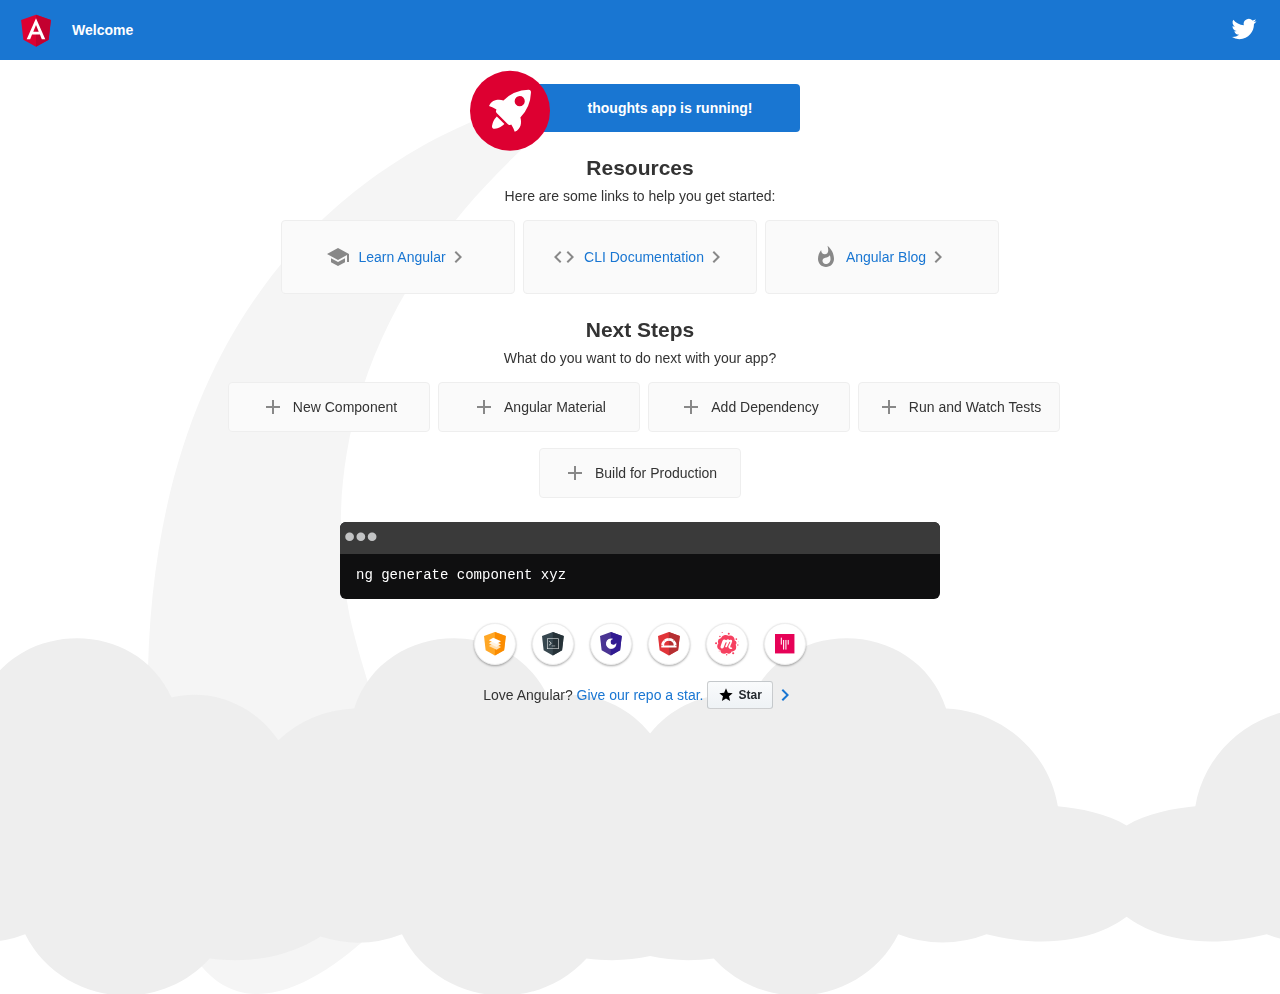
==== index.html @ 4aea9d9e "Auto-generated commit" ====
<!doctype html>
<html lang="en">
<head>
  <meta charset="utf-8">
  <title>Thoughts</title>
  <base href="/">
  <meta name="viewport" content="width=device-width, initial-scale=1">
  <link rel="icon" type="image/x-icon" href="favicon.ico">
<link rel="stylesheet" href="styles.09e2c710755c8867a460.css"></head>
<body>
  <app-root></app-root>
<script src="runtime-es2015.edb2fcf2778e7bf1d426.js" type="module"></script><script src="runtime-es5.edb2fcf2778e7bf1d426.js" nomodule defer></script><script src="polyfills-es5.ef4b1e1fc703b3ff76e3.js" nomodule defer></script><script src="polyfills-es2015.2987770fde9daa1d8a2e.js" type="module"></script><script src="main-es2015.5e2614330f89f1d76e4b.js" type="module"></script><script src="main-es5.5e2614330f89f1d76e4b.js" nomodule defer></script></body>
</html>
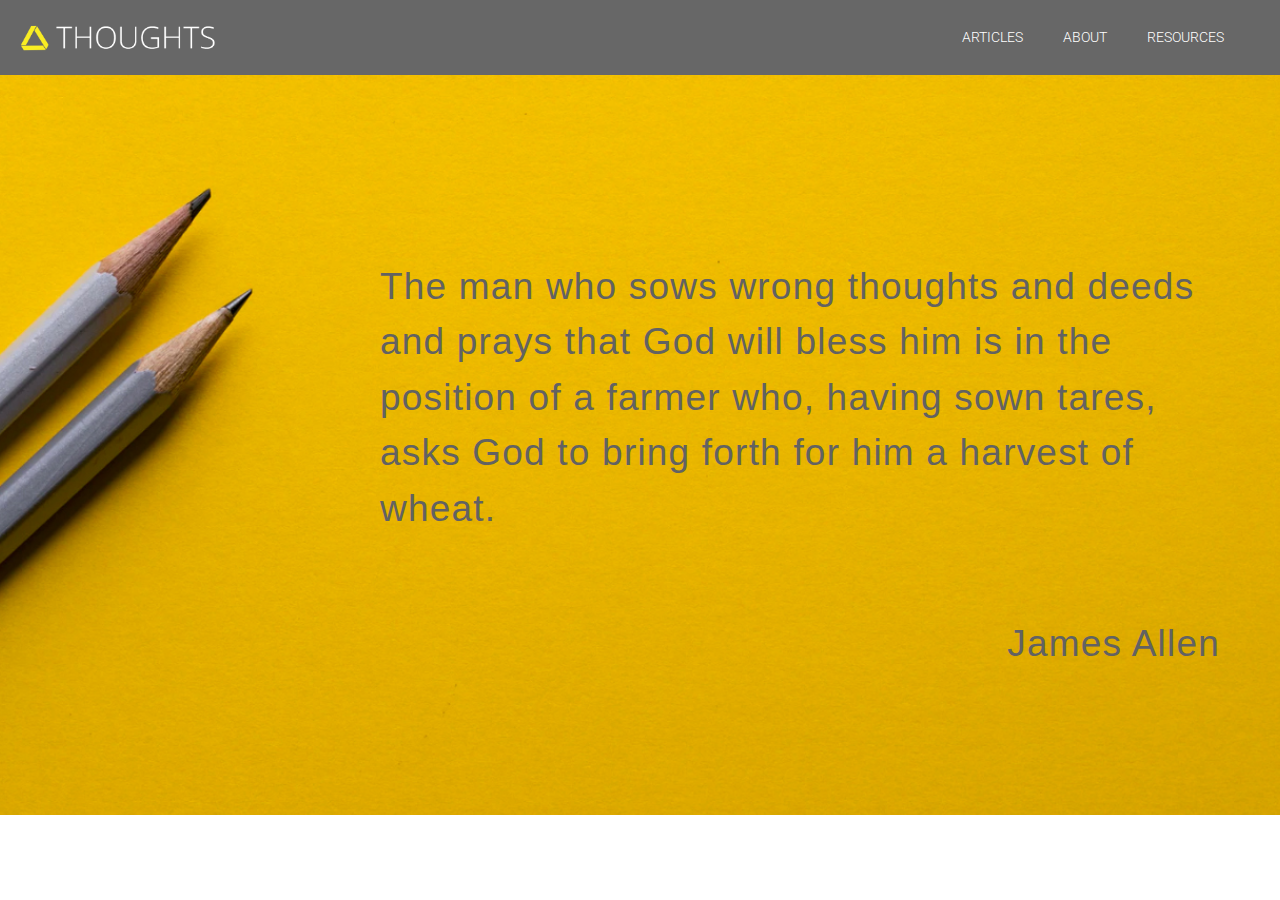
==== commit a8fcd05c: "Auto-generated commit" ====
--- a/index.html
+++ b/index.html
@@ -6,8 +6,10 @@
   <base href="/">
   <meta name="viewport" content="width=device-width, initial-scale=1">
   <link rel="icon" type="image/x-icon" href="favicon.ico">
-<link rel="stylesheet" href="styles.09e2c710755c8867a460.css"></head>
+  <link href="https://fonts.googleapis.com/css?family=Roboto:300,400,500&display=swap" rel="stylesheet">
+  <link href="https://fonts.googleapis.com/icon?family=Material+Icons" rel="stylesheet">
+<link rel="stylesheet" href="styles.3a6629d67f970da4b695.css"></head>
 <body>
   <app-root></app-root>
-<script src="runtime-es2015.edb2fcf2778e7bf1d426.js" type="module"></script><script src="runtime-es5.edb2fcf2778e7bf1d426.js" nomodule defer></script><script src="polyfills-es5.ef4b1e1fc703b3ff76e3.js" nomodule defer></script><script src="polyfills-es2015.2987770fde9daa1d8a2e.js" type="module"></script><script src="main-es2015.5e2614330f89f1d76e4b.js" type="module"></script><script src="main-es5.5e2614330f89f1d76e4b.js" nomodule defer></script></body>
+<script src="runtime-es2015.edb2fcf2778e7bf1d426.js" type="module"></script><script src="runtime-es5.edb2fcf2778e7bf1d426.js" nomodule defer></script><script src="polyfills-es5.ef4b1e1fc703b3ff76e3.js" nomodule defer></script><script src="polyfills-es2015.2987770fde9daa1d8a2e.js" type="module"></script><script src="main-es2015.c3e29cbe5c630ad440cf.js" type="module"></script><script src="main-es5.c3e29cbe5c630ad440cf.js" nomodule defer></script></body>
 </html>
--- a/styles.3a6629d67f970da4b695.css
+++ b/styles.3a6629d67f970da4b695.css
@@ -0,0 +1 @@
+.mat-badge-content{font-weight:600;font-size:12px;font-family:Roboto,"Helvetica Neue",sans-serif}.mat-badge-small .mat-badge-content{font-size:9px}.mat-badge-large .mat-badge-content{font-size:24px}.mat-h1,.mat-headline,.mat-typography h1{font:400 24px/32px Roboto,"Helvetica Neue",sans-serif;margin:0 0 16px}.mat-h2,.mat-title,.mat-typography h2{font:500 20px/32px Roboto,"Helvetica Neue",sans-serif;margin:0 0 16px}.mat-h3,.mat-subheading-2,.mat-typography h3{font:400 16px/28px Roboto,"Helvetica Neue",sans-serif;margin:0 0 16px}.mat-h4,.mat-subheading-1,.mat-typography h4{font:400 15px/24px Roboto,"Helvetica Neue",sans-serif;margin:0 0 16px}.mat-h5,.mat-typography h5{font:400 calc(14px * .83)/20px Roboto,"Helvetica Neue",sans-serif;margin:0 0 12px}.mat-h6,.mat-typography h6{font:400 calc(14px * .67)/20px Roboto,"Helvetica Neue",sans-serif;margin:0 0 12px}.mat-body-2,.mat-body-strong{font:500 14px/24px Roboto,"Helvetica Neue",sans-serif}.mat-body,.mat-body-1,.mat-typography{font:400 14px/20px Roboto,"Helvetica Neue",sans-serif}.mat-body p,.mat-body-1 p,.mat-typography p{margin:0 0 12px}.mat-caption,.mat-small{font:400 12px/20px Roboto,"Helvetica Neue",sans-serif}.mat-display-4,.mat-typography .mat-display-4{font:300 112px/112px Roboto,"Helvetica Neue",sans-serif;letter-spacing:-.05em;margin:0 0 56px}.mat-display-3,.mat-typography .mat-display-3{font:400 56px/56px Roboto,"Helvetica Neue",sans-serif;letter-spacing:-.02em;margin:0 0 64px}.mat-display-2,.mat-typography .mat-display-2{font:400 45px/48px Roboto,"Helvetica Neue",sans-serif;letter-spacing:-.005em;margin:0 0 64px}.mat-display-1,.mat-typography .mat-display-1{font:400 34px/40px Roboto,"Helvetica Neue",sans-serif;margin:0 0 64px}.mat-bottom-sheet-container{font:400 14px/20px Roboto,"Helvetica Neue",sans-serif}.mat-button,.mat-fab,.mat-flat-button,.mat-icon-button,.mat-mini-fab,.mat-raised-button,.mat-stroked-button{font-family:Roboto,"Helvetica Neue",sans-serif;font-size:14px;font-weight:500}.mat-button-toggle,.mat-card{font-family:Roboto,"Helvetica Neue",sans-serif}.mat-card-title{font-size:24px;font-weight:500}.mat-card-header .mat-card-title{font-size:20px}.mat-card-content,.mat-card-subtitle{font-size:14px}.mat-checkbox{font-family:Roboto,"Helvetica Neue",sans-serif}.mat-checkbox-layout .mat-checkbox-label{line-height:24px}.mat-chip{font-size:14px;font-weight:500}.mat-chip .mat-chip-remove.mat-icon,.mat-chip .mat-chip-trailing-icon.mat-icon{font-size:18px}.mat-table{font-family:Roboto,"Helvetica Neue",sans-serif}.mat-header-cell{font-size:12px;font-weight:500}.mat-cell,.mat-footer-cell{font-size:14px}.mat-calendar{font-family:Roboto,"Helvetica Neue",sans-serif}.mat-calendar-body{font-size:13px}.mat-calendar-body-label,.mat-calendar-period-button{font-size:14px;font-weight:500}.mat-calendar-table-header th{font-size:11px;font-weight:400}.mat-dialog-title{font:500 20px/32px Roboto,"Helvetica Neue",sans-serif}.mat-expansion-panel-header{font-family:Roboto,"Helvetica Neue",sans-serif;font-size:15px;font-weight:400}.mat-expansion-panel-content{font:400 14px/20px Roboto,"Helvetica Neue",sans-serif}.mat-form-field{font-size:inherit;font-weight:400;line-height:1.125;font-family:Roboto,"Helvetica Neue",sans-serif}.mat-form-field-wrapper{padding-bottom:1.34375em}.mat-form-field-prefix .mat-icon,.mat-form-field-suffix .mat-icon{font-size:150%;line-height:1.125}.mat-form-field-prefix .mat-icon-button,.mat-form-field-suffix .mat-icon-button{height:1.5em;width:1.5em}.mat-form-field-prefix .mat-icon-button .mat-icon,.mat-form-field-suffix .mat-icon-button .mat-icon{height:1.125em;line-height:1.125}.mat-form-field-infix{padding:.5em 0;border-top:.84375em solid transparent}.mat-form-field-can-float .mat-input-server:focus+.mat-form-field-label-wrapper .mat-form-field-label,.mat-form-field-can-float.mat-form-field-should-float .mat-form-field-label{transform:translateY(-1.34375em) scale(.75);width:133.33333%}.mat-form-field-can-float .mat-input-server[label]:not(:label-shown)+.mat-form-field-label-wrapper .mat-form-field-label{transform:translateY(-1.34374em) scale(.75);width:133.33334%}.mat-form-field-label-wrapper{top:-.84375em;padding-top:.84375em}.mat-form-field-label{top:1.34375em}.mat-form-field-underline{bottom:1.34375em}.mat-form-field-subscript-wrapper{font-size:75%;margin-top:.66667em;top:calc(100% - 1.79167em)}.mat-form-field-appearance-legacy .mat-form-field-wrapper{padding-bottom:1.25em}.mat-form-field-appearance-legacy .mat-form-field-infix{padding:.4375em 0}.mat-form-field-appearance-legacy.mat-form-field-can-float .mat-input-server:focus+.mat-form-field-label-wrapper .mat-form-field-label,.mat-form-field-appearance-legacy.mat-form-field-can-float.mat-form-field-should-float .mat-form-field-label{transform:translateY(-1.28125em) scale(.75) perspective(100px) translateZ(.001px);-ms-transform:translateY(-1.28125em) scale(.75);width:133.33333%}.mat-form-field-appearance-legacy.mat-form-field-can-float .mat-form-field-autofill-control:-webkit-autofill+.mat-form-field-label-wrapper .mat-form-field-label{transform:translateY(-1.28125em) scale(.75) perspective(100px) translateZ(.00101px);-ms-transform:translateY(-1.28124em) scale(.75);width:133.33334%}.mat-form-field-appearance-legacy.mat-form-field-can-float .mat-input-server[label]:not(:label-shown)+.mat-form-field-label-wrapper .mat-form-field-label{transform:translateY(-1.28125em) scale(.75) perspective(100px) translateZ(.00102px);-ms-transform:translateY(-1.28123em) scale(.75);width:133.33335%}.mat-form-field-appearance-legacy .mat-form-field-label{top:1.28125em}.mat-form-field-appearance-legacy .mat-form-field-subscript-wrapper{margin-top:.54167em;top:calc(100% - 1.66667em)}@media print{.mat-form-field-appearance-legacy.mat-form-field-can-float .mat-input-server:focus+.mat-form-field-label-wrapper .mat-form-field-label,.mat-form-field-appearance-legacy.mat-form-field-can-float.mat-form-field-should-float .mat-form-field-label{transform:translateY(-1.28122em) scale(.75)}.mat-form-field-appearance-legacy.mat-form-field-can-float .mat-form-field-autofill-control:-webkit-autofill+.mat-form-field-label-wrapper .mat-form-field-label{transform:translateY(-1.28121em) scale(.75)}.mat-form-field-appearance-legacy.mat-form-field-can-float .mat-input-server[label]:not(:label-shown)+.mat-form-field-label-wrapper .mat-form-field-label{transform:translateY(-1.2812em) scale(.75)}}.mat-form-field-appearance-fill .mat-form-field-infix{padding:.25em 0 .75em}.mat-form-field-appearance-fill .mat-form-field-label{top:1.09375em;margin-top:-.5em}.mat-form-field-appearance-fill.mat-form-field-can-float .mat-input-server:focus+.mat-form-field-label-wrapper .mat-form-field-label,.mat-form-field-appearance-fill.mat-form-field-can-float.mat-form-field-should-float .mat-form-field-label{transform:translateY(-.59375em) scale(.75);width:133.33333%}.mat-form-field-appearance-fill.mat-form-field-can-float .mat-input-server[label]:not(:label-shown)+.mat-form-field-label-wrapper .mat-form-field-label{transform:translateY(-.59374em) scale(.75);width:133.33334%}.mat-form-field-appearance-outline .mat-form-field-infix{padding:1em 0}.mat-form-field-appearance-outline .mat-form-field-label{top:1.84375em;margin-top:-.25em}.mat-form-field-appearance-outline.mat-form-field-can-float .mat-input-server:focus+.mat-form-field-label-wrapper .mat-form-field-label,.mat-form-field-appearance-outline.mat-form-field-can-float.mat-form-field-should-float .mat-form-field-label{transform:translateY(-1.59375em) scale(.75);width:133.33333%}.mat-form-field-appearance-outline.mat-form-field-can-float .mat-input-server[label]:not(:label-shown)+.mat-form-field-label-wrapper .mat-form-field-label{transform:translateY(-1.59374em) scale(.75);width:133.33334%}.mat-grid-tile-footer,.mat-grid-tile-header{font-size:14px}.mat-grid-tile-footer .mat-line,.mat-grid-tile-header .mat-line{white-space:nowrap;overflow:hidden;text-overflow:ellipsis;display:block;box-sizing:border-box}.mat-grid-tile-footer .mat-line:nth-child(n+2),.mat-grid-tile-header .mat-line:nth-child(n+2){font-size:12px}input.mat-input-element{margin-top:-.0625em}.mat-menu-item{font-family:Roboto,"Helvetica Neue",sans-serif;font-size:14px;font-weight:400}.mat-paginator,.mat-paginator-page-size .mat-select-trigger{font-family:Roboto,"Helvetica Neue",sans-serif;font-size:12px}.mat-radio-button,.mat-select{font-family:Roboto,"Helvetica Neue",sans-serif}.mat-select-trigger{height:1.125em}.mat-slide-toggle-content{font-family:Roboto,"Helvetica Neue",sans-serif}.mat-slider-thumb-label-text{font-family:Roboto,"Helvetica Neue",sans-serif;font-size:12px;font-weight:500}.mat-stepper-horizontal,.mat-stepper-vertical{font-family:Roboto,"Helvetica Neue",sans-serif}.mat-step-label{font-size:14px;font-weight:400}.mat-step-sub-label-error{font-weight:400}.mat-step-label-error{font-size:14px}.mat-step-label-selected{font-size:14px;font-weight:500}.mat-tab-group{font-family:Roboto,"Helvetica Neue",sans-serif}.mat-tab-label,.mat-tab-link{font-family:Roboto,"Helvetica Neue",sans-serif;font-size:14px;font-weight:500}.mat-toolbar,.mat-toolbar h1,.mat-toolbar h2,.mat-toolbar h3,.mat-toolbar h4,.mat-toolbar h5,.mat-toolbar h6{font:500 20px/32px Roboto,"Helvetica Neue",sans-serif;margin:0}.mat-tooltip{font-family:Roboto,"Helvetica Neue",sans-serif;font-size:10px;padding-top:6px;padding-bottom:6px}.mat-tooltip-handset{font-size:14px;padding-top:8px;padding-bottom:8px}.mat-list-item,.mat-list-option{font-family:Roboto,"Helvetica Neue",sans-serif}.mat-list-base .mat-list-item{font-size:16px}.mat-list-base .mat-list-item .mat-line{white-space:nowrap;overflow:hidden;text-overflow:ellipsis;display:block;box-sizing:border-box}.mat-list-base .mat-list-item .mat-line:nth-child(n+2){font-size:14px}.mat-list-base .mat-list-option{font-size:16px}.mat-list-base .mat-list-option .mat-line{white-space:nowrap;overflow:hidden;text-overflow:ellipsis;display:block;box-sizing:border-box}.mat-list-base .mat-list-option .mat-line:nth-child(n+2){font-size:14px}.mat-list-base[dense] .mat-list-item{font-size:12px}.mat-list-base[dense] .mat-list-item .mat-line{white-space:nowrap;overflow:hidden;text-overflow:ellipsis;display:block;box-sizing:border-box}.mat-list-base[dense] .mat-list-item .mat-line:nth-child(n+2),.mat-list-base[dense] .mat-list-option{font-size:12px}.mat-list-base[dense] .mat-list-option .mat-line{white-space:nowrap;overflow:hidden;text-overflow:ellipsis;display:block;box-sizing:border-box}.mat-list-base[dense] .mat-list-option .mat-line:nth-child(n+2){font-size:12px}.mat-list-base[dense] .mat-subheader{font-family:Roboto,"Helvetica Neue",sans-serif;font-size:12px;font-weight:500}.mat-option{font-family:Roboto,"Helvetica Neue",sans-serif;font-size:16px;color:rgba(0,0,0,.87)}.mat-optgroup-label{font:500 14px/24px Roboto,"Helvetica Neue",sans-serif;color:rgba(0,0,0,.54)}.mat-simple-snackbar{font-family:Roboto,"Helvetica Neue",sans-serif;font-size:14px}.mat-simple-snackbar-action{line-height:1;font-family:inherit;font-size:inherit;font-weight:500}.mat-ripple{overflow:hidden;position:relative}.mat-ripple.mat-ripple-unbounded{overflow:visible}.mat-ripple-element{position:absolute;border-radius:50%;pointer-events:none;transition:opacity,transform 0s cubic-bezier(0,0,.2,1);transform:scale(0)}@media (-ms-high-contrast:active){.mat-ripple-element{display:none}}.cdk-visually-hidden{border:0;clip:rect(0 0 0 0);height:1px;margin:-1px;overflow:hidden;padding:0;position:absolute;width:1px;outline:0;-webkit-appearance:none;-moz-appearance:none}.cdk-global-overlay-wrapper,.cdk-overlay-container{pointer-events:none;top:0;left:0;height:100%;width:100%}.cdk-overlay-container{position:fixed;z-index:1000}.cdk-overlay-container:empty{display:none}.cdk-global-overlay-wrapper{display:flex;position:absolute;z-index:1000}.cdk-overlay-pane{position:absolute;pointer-events:auto;box-sizing:border-box;z-index:1000;display:flex;max-width:100%;max-height:100%}.cdk-overlay-backdrop{position:absolute;top:0;bottom:0;left:0;right:0;z-index:1000;pointer-events:auto;-webkit-tap-highlight-color:transparent;transition:opacity .4s cubic-bezier(.25,.8,.25,1);opacity:0}.cdk-overlay-backdrop.cdk-overlay-backdrop-showing{opacity:1}@media screen and (-ms-high-contrast:active){.cdk-overlay-backdrop.cdk-overlay-backdrop-showing{opacity:.6}}.cdk-overlay-dark-backdrop{background:rgba(0,0,0,.32)}.cdk-overlay-transparent-backdrop,.cdk-overlay-transparent-backdrop.cdk-overlay-backdrop-showing{opacity:0}.cdk-overlay-connected-position-bounding-box{position:absolute;z-index:1000;display:flex;flex-direction:column;min-width:1px;min-height:1px}.cdk-global-scrollblock{position:fixed;width:100%;overflow-y:scroll}@-webkit-keyframes cdk-text-field-autofill-start{/*!*/}@keyframes cdk-text-field-autofill-start{/*!*/}@-webkit-keyframes cdk-text-field-autofill-end{/*!*/}@keyframes cdk-text-field-autofill-end{/*!*/}.cdk-text-field-autofill-monitored:-webkit-autofill{-webkit-animation-name:cdk-text-field-autofill-start;animation-name:cdk-text-field-autofill-start}.cdk-text-field-autofill-monitored:not(:-webkit-autofill){-webkit-animation-name:cdk-text-field-autofill-end;animation-name:cdk-text-field-autofill-end}textarea.cdk-textarea-autosize{resize:none}textarea.cdk-textarea-autosize-measuring{height:auto!important;overflow:hidden!important;padding:2px 0!important;box-sizing:content-box!important}.mat-ripple-element{background-color:rgba(0,0,0,.1)}.mat-option.mat-selected:not(.mat-option-multiple):not(.mat-option-disabled),.mat-option:focus:not(.mat-option-disabled),.mat-option:hover:not(.mat-option-disabled){background:rgba(0,0,0,.04)}.mat-option.mat-active{background:rgba(0,0,0,.04);color:rgba(0,0,0,.87)}.mat-option.mat-option-disabled{color:rgba(0,0,0,.38)}.mat-primary .mat-option.mat-selected:not(.mat-option-disabled){color:#673ab7}.mat-accent .mat-option.mat-selected:not(.mat-option-disabled){color:#ffd740}.mat-warn .mat-option.mat-selected:not(.mat-option-disabled){color:#f44336}.mat-optgroup-disabled .mat-optgroup-label{color:rgba(0,0,0,.38)}.mat-pseudo-checkbox{color:rgba(0,0,0,.54)}.mat-pseudo-checkbox::after{color:#fafafa}.mat-pseudo-checkbox-disabled{color:#b0b0b0}.mat-primary .mat-pseudo-checkbox-checked,.mat-primary .mat-pseudo-checkbox-indeterminate{background:#673ab7}.mat-accent .mat-pseudo-checkbox-checked,.mat-accent .mat-pseudo-checkbox-indeterminate,.mat-pseudo-checkbox-checked,.mat-pseudo-checkbox-indeterminate{background:#ffd740}.mat-warn .mat-pseudo-checkbox-checked,.mat-warn .mat-pseudo-checkbox-indeterminate{background:#f44336}.mat-pseudo-checkbox-checked.mat-pseudo-checkbox-disabled,.mat-pseudo-checkbox-indeterminate.mat-pseudo-checkbox-disabled{background:#b0b0b0}.mat-elevation-z0{box-shadow:0 0 0 0 rgba(0,0,0,.2),0 0 0 0 rgba(0,0,0,.14),0 0 0 0 rgba(0,0,0,.12)}.mat-elevation-z1{box-shadow:0 2px 1px -1px rgba(0,0,0,.2),0 1px 1px 0 rgba(0,0,0,.14),0 1px 3px 0 rgba(0,0,0,.12)}.mat-elevation-z2{box-shadow:0 3px 1px -2px rgba(0,0,0,.2),0 2px 2px 0 rgba(0,0,0,.14),0 1px 5px 0 rgba(0,0,0,.12)}.mat-elevation-z3{box-shadow:0 3px 3px -2px rgba(0,0,0,.2),0 3px 4px 0 rgba(0,0,0,.14),0 1px 8px 0 rgba(0,0,0,.12)}.mat-elevation-z4{box-shadow:0 2px 4px -1px rgba(0,0,0,.2),0 4px 5px 0 rgba(0,0,0,.14),0 1px 10px 0 rgba(0,0,0,.12)}.mat-elevation-z5{box-shadow:0 3px 5px -1px rgba(0,0,0,.2),0 5px 8px 0 rgba(0,0,0,.14),0 1px 14px 0 rgba(0,0,0,.12)}.mat-elevation-z6{box-shadow:0 3px 5px -1px rgba(0,0,0,.2),0 6px 10px 0 rgba(0,0,0,.14),0 1px 18px 0 rgba(0,0,0,.12)}.mat-elevation-z7{box-shadow:0 4px 5px -2px rgba(0,0,0,.2),0 7px 10px 1px rgba(0,0,0,.14),0 2px 16px 1px rgba(0,0,0,.12)}.mat-elevation-z8{box-shadow:0 5px 5px -3px rgba(0,0,0,.2),0 8px 10px 1px rgba(0,0,0,.14),0 3px 14px 2px rgba(0,0,0,.12)}.mat-elevation-z9{box-shadow:0 5px 6px -3px rgba(0,0,0,.2),0 9px 12px 1px rgba(0,0,0,.14),0 3px 16px 2px rgba(0,0,0,.12)}.mat-elevation-z10{box-shadow:0 6px 6px -3px rgba(0,0,0,.2),0 10px 14px 1px rgba(0,0,0,.14),0 4px 18px 3px rgba(0,0,0,.12)}.mat-elevation-z11{box-shadow:0 6px 7px -4px rgba(0,0,0,.2),0 11px 15px 1px rgba(0,0,0,.14),0 4px 20px 3px rgba(0,0,0,.12)}.mat-elevation-z12{box-shadow:0 7px 8px -4px rgba(0,0,0,.2),0 12px 17px 2px rgba(0,0,0,.14),0 5px 22px 4px rgba(0,0,0,.12)}.mat-elevation-z13{box-shadow:0 7px 8px -4px rgba(0,0,0,.2),0 13px 19px 2px rgba(0,0,0,.14),0 5px 24px 4px rgba(0,0,0,.12)}.mat-elevation-z14{box-shadow:0 7px 9px -4px rgba(0,0,0,.2),0 14px 21px 2px rgba(0,0,0,.14),0 5px 26px 4px rgba(0,0,0,.12)}.mat-elevation-z15{box-shadow:0 8px 9px -5px rgba(0,0,0,.2),0 15px 22px 2px rgba(0,0,0,.14),0 6px 28px 5px rgba(0,0,0,.12)}.mat-elevation-z16{box-shadow:0 8px 10px -5px rgba(0,0,0,.2),0 16px 24px 2px rgba(0,0,0,.14),0 6px 30px 5px rgba(0,0,0,.12)}.mat-elevation-z17{box-shadow:0 8px 11px -5px rgba(0,0,0,.2),0 17px 26px 2px rgba(0,0,0,.14),0 6px 32px 5px rgba(0,0,0,.12)}.mat-elevation-z18{box-shadow:0 9px 11px -5px rgba(0,0,0,.2),0 18px 28px 2px rgba(0,0,0,.14),0 7px 34px 6px rgba(0,0,0,.12)}.mat-elevation-z19{box-shadow:0 9px 12px -6px rgba(0,0,0,.2),0 19px 29px 2px rgba(0,0,0,.14),0 7px 36px 6px rgba(0,0,0,.12)}.mat-elevation-z20{box-shadow:0 10px 13px -6px rgba(0,0,0,.2),0 20px 31px 3px rgba(0,0,0,.14),0 8px 38px 7px rgba(0,0,0,.12)}.mat-elevation-z21{box-shadow:0 10px 13px -6px rgba(0,0,0,.2),0 21px 33px 3px rgba(0,0,0,.14),0 8px 40px 7px rgba(0,0,0,.12)}.mat-elevation-z22{box-shadow:0 10px 14px -6px rgba(0,0,0,.2),0 22px 35px 3px rgba(0,0,0,.14),0 8px 42px 7px rgba(0,0,0,.12)}.mat-elevation-z23{box-shadow:0 11px 14px -7px rgba(0,0,0,.2),0 23px 36px 3px rgba(0,0,0,.14),0 9px 44px 8px rgba(0,0,0,.12)}.mat-elevation-z24{box-shadow:0 11px 15px -7px rgba(0,0,0,.2),0 24px 38px 3px rgba(0,0,0,.14),0 9px 46px 8px rgba(0,0,0,.12)}.mat-app-background{background-color:#fafafa;color:rgba(0,0,0,.87)}.mat-theme-loaded-marker{display:none}.mat-autocomplete-panel{background:#fff;color:rgba(0,0,0,.87)}.mat-autocomplete-panel:not([class*=mat-elevation-z]){box-shadow:0 2px 4px -1px rgba(0,0,0,.2),0 4px 5px 0 rgba(0,0,0,.14),0 1px 10px 0 rgba(0,0,0,.12)}.mat-autocomplete-panel .mat-option.mat-selected:not(.mat-active):not(:hover){background:#fff}.mat-autocomplete-panel .mat-option.mat-selected:not(.mat-active):not(:hover):not(.mat-option-disabled){color:rgba(0,0,0,.87)}@media (-ms-high-contrast:active){.mat-badge-content{outline:solid 1px;border-radius:0}.mat-checkbox-disabled{opacity:.5}}.mat-badge-accent .mat-badge-content{background:#ffd740;color:rgba(0,0,0,.87)}.mat-badge-warn .mat-badge-content{color:#fff;background:#f44336}.mat-badge{position:relative}.mat-badge-hidden .mat-badge-content{display:none}.mat-badge-disabled .mat-badge-content{background:#b9b9b9;color:rgba(0,0,0,.38)}.mat-badge-content{color:#fff;background:#673ab7;position:absolute;text-align:center;display:inline-block;border-radius:50%;transition:transform .2s ease-in-out;transform:scale(.6);overflow:hidden;white-space:nowrap;text-overflow:ellipsis;pointer-events:none}.mat-badge-content._mat-animation-noopable,.ng-animate-disabled .mat-badge-content{transition:none}.mat-badge-content.mat-badge-active{transform:none}.mat-badge-small .mat-badge-content{width:16px;height:16px;line-height:16px}.mat-badge-small.mat-badge-above .mat-badge-content{top:-8px}.mat-badge-small.mat-badge-below .mat-badge-content{bottom:-8px}.mat-badge-small.mat-badge-before .mat-badge-content{left:-16px}[dir=rtl] .mat-badge-small.mat-badge-before .mat-badge-content{left:auto;right:-16px}.mat-badge-small.mat-badge-after .mat-badge-content{right:-16px}[dir=rtl] .mat-badge-small.mat-badge-after .mat-badge-content{right:auto;left:-16px}.mat-badge-small.mat-badge-overlap.mat-badge-before .mat-badge-content{left:-8px}[dir=rtl] .mat-badge-small.mat-badge-overlap.mat-badge-before .mat-badge-content{left:auto;right:-8px}.mat-badge-small.mat-badge-overlap.mat-badge-after .mat-badge-content{right:-8px}[dir=rtl] .mat-badge-small.mat-badge-overlap.mat-badge-after .mat-badge-content{right:auto;left:-8px}.mat-badge-medium .mat-badge-content{width:22px;height:22px;line-height:22px}.mat-badge-medium.mat-badge-above .mat-badge-content{top:-11px}.mat-badge-medium.mat-badge-below .mat-badge-content{bottom:-11px}.mat-badge-medium.mat-badge-before .mat-badge-content{left:-22px}[dir=rtl] .mat-badge-medium.mat-badge-before .mat-badge-content{left:auto;right:-22px}.mat-badge-medium.mat-badge-after .mat-badge-content{right:-22px}[dir=rtl] .mat-badge-medium.mat-badge-after .mat-badge-content{right:auto;left:-22px}.mat-badge-medium.mat-badge-overlap.mat-badge-before .mat-badge-content{left:-11px}[dir=rtl] .mat-badge-medium.mat-badge-overlap.mat-badge-before .mat-badge-content{left:auto;right:-11px}.mat-badge-medium.mat-badge-overlap.mat-badge-after .mat-badge-content{right:-11px}[dir=rtl] .mat-badge-medium.mat-badge-overlap.mat-badge-after .mat-badge-content{right:auto;left:-11px}.mat-badge-large .mat-badge-content{width:28px;height:28px;line-height:28px}.mat-badge-large.mat-badge-above .mat-badge-content{top:-14px}.mat-badge-large.mat-badge-below .mat-badge-content{bottom:-14px}.mat-badge-large.mat-badge-before .mat-badge-content{left:-28px}[dir=rtl] .mat-badge-large.mat-badge-before .mat-badge-content{left:auto;right:-28px}.mat-badge-large.mat-badge-after .mat-badge-content{right:-28px}[dir=rtl] .mat-badge-large.mat-badge-after .mat-badge-content{right:auto;left:-28px}.mat-badge-large.mat-badge-overlap.mat-badge-before .mat-badge-content{left:-14px}[dir=rtl] .mat-badge-large.mat-badge-overlap.mat-badge-before .mat-badge-content{left:auto;right:-14px}.mat-badge-large.mat-badge-overlap.mat-badge-after .mat-badge-content{right:-14px}[dir=rtl] .mat-badge-large.mat-badge-overlap.mat-badge-after .mat-badge-content{right:auto;left:-14px}.mat-bottom-sheet-container{box-shadow:0 8px 10px -5px rgba(0,0,0,.2),0 16px 24px 2px rgba(0,0,0,.14),0 6px 30px 5px rgba(0,0,0,.12);background:#fff;color:rgba(0,0,0,.87)}.mat-button,.mat-icon-button,.mat-stroked-button{color:inherit;background:0 0}.mat-button.mat-primary,.mat-icon-button.mat-primary,.mat-stroked-button.mat-primary{color:#673ab7}.mat-button.mat-accent,.mat-icon-button.mat-accent,.mat-stroked-button.mat-accent{color:#ffd740}.mat-button.mat-warn,.mat-icon-button.mat-warn,.mat-stroked-button.mat-warn{color:#f44336}.mat-button.mat-accent[disabled],.mat-button.mat-primary[disabled],.mat-button.mat-warn[disabled],.mat-button[disabled][disabled],.mat-icon-button.mat-accent[disabled],.mat-icon-button.mat-primary[disabled],.mat-icon-button.mat-warn[disabled],.mat-icon-button[disabled][disabled],.mat-stroked-button.mat-accent[disabled],.mat-stroked-button.mat-primary[disabled],.mat-stroked-button.mat-warn[disabled],.mat-stroked-button[disabled][disabled]{color:rgba(0,0,0,.26)}.mat-button.mat-primary .mat-button-focus-overlay,.mat-icon-button.mat-primary .mat-button-focus-overlay,.mat-stroked-button.mat-primary .mat-button-focus-overlay{background-color:#673ab7}.mat-button.mat-accent .mat-button-focus-overlay,.mat-icon-button.mat-accent .mat-button-focus-overlay,.mat-stroked-button.mat-accent .mat-button-focus-overlay{background-color:#ffd740}.mat-button.mat-warn .mat-button-focus-overlay,.mat-icon-button.mat-warn .mat-button-focus-overlay,.mat-stroked-button.mat-warn .mat-button-focus-overlay{background-color:#f44336}.mat-button[disabled] .mat-button-focus-overlay,.mat-icon-button[disabled] .mat-button-focus-overlay,.mat-stroked-button[disabled] .mat-button-focus-overlay{background-color:transparent}.mat-button .mat-ripple-element,.mat-icon-button .mat-ripple-element,.mat-stroked-button .mat-ripple-element{opacity:.1;background-color:currentColor}.mat-button-focus-overlay{background:#000}.mat-stroked-button:not([disabled]){border-color:rgba(0,0,0,.12)}.mat-fab,.mat-flat-button,.mat-mini-fab,.mat-raised-button{color:rgba(0,0,0,.87);background-color:#fff}.mat-fab.mat-primary,.mat-flat-button.mat-primary,.mat-mini-fab.mat-primary,.mat-raised-button.mat-primary{color:#fff;background-color:#673ab7}.mat-fab.mat-accent,.mat-flat-button.mat-accent,.mat-mini-fab.mat-accent,.mat-raised-button.mat-accent{color:rgba(0,0,0,.87);background-color:#ffd740}.mat-fab.mat-warn,.mat-flat-button.mat-warn,.mat-mini-fab.mat-warn,.mat-raised-button.mat-warn{color:#fff;background-color:#f44336}.mat-fab.mat-accent[disabled],.mat-fab.mat-primary[disabled],.mat-fab.mat-warn[disabled],.mat-fab[disabled][disabled],.mat-flat-button.mat-accent[disabled],.mat-flat-button.mat-primary[disabled],.mat-flat-button.mat-warn[disabled],.mat-flat-button[disabled][disabled],.mat-mini-fab.mat-accent[disabled],.mat-mini-fab.mat-primary[disabled],.mat-mini-fab.mat-warn[disabled],.mat-mini-fab[disabled][disabled],.mat-raised-button.mat-accent[disabled],.mat-raised-button.mat-primary[disabled],.mat-raised-button.mat-warn[disabled],.mat-raised-button[disabled][disabled]{color:rgba(0,0,0,.26);background-color:rgba(0,0,0,.12)}.mat-fab.mat-primary .mat-ripple-element,.mat-flat-button.mat-primary .mat-ripple-element,.mat-mini-fab.mat-primary .mat-ripple-element,.mat-raised-button.mat-primary .mat-ripple-element{background-color:rgba(255,255,255,.1)}.mat-fab.mat-accent .mat-ripple-element,.mat-flat-button.mat-accent .mat-ripple-element,.mat-mini-fab.mat-accent .mat-ripple-element,.mat-raised-button.mat-accent .mat-ripple-element{background-color:rgba(0,0,0,.1)}.mat-fab.mat-warn .mat-ripple-element,.mat-flat-button.mat-warn .mat-ripple-element,.mat-mini-fab.mat-warn .mat-ripple-element,.mat-raised-button.mat-warn .mat-ripple-element{background-color:rgba(255,255,255,.1)}.mat-flat-button:not([class*=mat-elevation-z]),.mat-stroked-button:not([class*=mat-elevation-z]){box-shadow:0 0 0 0 rgba(0,0,0,.2),0 0 0 0 rgba(0,0,0,.14),0 0 0 0 rgba(0,0,0,.12)}.mat-raised-button:not([class*=mat-elevation-z]){box-shadow:0 3px 1px -2px rgba(0,0,0,.2),0 2px 2px 0 rgba(0,0,0,.14),0 1px 5px 0 rgba(0,0,0,.12)}.mat-raised-button:not([disabled]):active:not([class*=mat-elevation-z]){box-shadow:0 5px 5px -3px rgba(0,0,0,.2),0 8px 10px 1px rgba(0,0,0,.14),0 3px 14px 2px rgba(0,0,0,.12)}.mat-raised-button[disabled]:not([class*=mat-elevation-z]){box-shadow:0 0 0 0 rgba(0,0,0,.2),0 0 0 0 rgba(0,0,0,.14),0 0 0 0 rgba(0,0,0,.12)}.mat-fab:not([class*=mat-elevation-z]),.mat-mini-fab:not([class*=mat-elevation-z]){box-shadow:0 3px 5px -1px rgba(0,0,0,.2),0 6px 10px 0 rgba(0,0,0,.14),0 1px 18px 0 rgba(0,0,0,.12)}.mat-fab:not([disabled]):active:not([class*=mat-elevation-z]),.mat-mini-fab:not([disabled]):active:not([class*=mat-elevation-z]){box-shadow:0 7px 8px -4px rgba(0,0,0,.2),0 12px 17px 2px rgba(0,0,0,.14),0 5px 22px 4px rgba(0,0,0,.12)}.mat-fab[disabled]:not([class*=mat-elevation-z]),.mat-mini-fab[disabled]:not([class*=mat-elevation-z]){box-shadow:0 0 0 0 rgba(0,0,0,.2),0 0 0 0 rgba(0,0,0,.14),0 0 0 0 rgba(0,0,0,.12)}.mat-button-toggle-group,.mat-button-toggle-standalone{box-shadow:0 3px 1px -2px rgba(0,0,0,.2),0 2px 2px 0 rgba(0,0,0,.14),0 1px 5px 0 rgba(0,0,0,.12)}.mat-button-toggle-group-appearance-standard,.mat-button-toggle-standalone.mat-button-toggle-appearance-standard{box-shadow:none;border:1px solid rgba(0,0,0,.12)}.mat-button-toggle{color:rgba(0,0,0,.38)}.mat-button-toggle .mat-button-toggle-focus-overlay{background-color:rgba(0,0,0,.12)}.mat-button-toggle-appearance-standard{color:rgba(0,0,0,.87);background:#fff}.mat-button-toggle-appearance-standard .mat-button-toggle-focus-overlay{background-color:#000}.mat-button-toggle-group-appearance-standard .mat-button-toggle+.mat-button-toggle{border-left:1px solid rgba(0,0,0,.12)}[dir=rtl] .mat-button-toggle-group-appearance-standard .mat-button-toggle+.mat-button-toggle{border-left:none;border-right:1px solid rgba(0,0,0,.12)}.mat-button-toggle-group-appearance-standard.mat-button-toggle-vertical .mat-button-toggle+.mat-button-toggle{border-left:none;border-right:none;border-top:1px solid rgba(0,0,0,.12)}.mat-button-toggle-checked{background-color:#e0e0e0;color:rgba(0,0,0,.54)}.mat-button-toggle-checked.mat-button-toggle-appearance-standard{color:rgba(0,0,0,.87)}.mat-button-toggle-disabled{color:rgba(0,0,0,.26);background-color:#eee}.mat-button-toggle-disabled.mat-button-toggle-appearance-standard{background:#fff}.mat-button-toggle-disabled.mat-button-toggle-checked{background-color:#bdbdbd}.mat-card{background:#fff;color:rgba(0,0,0,.87)}.mat-card:not([class*=mat-elevation-z]){box-shadow:0 2px 1px -1px rgba(0,0,0,.2),0 1px 1px 0 rgba(0,0,0,.14),0 1px 3px 0 rgba(0,0,0,.12)}.mat-card.mat-card-flat:not([class*=mat-elevation-z]){box-shadow:0 0 0 0 rgba(0,0,0,.2),0 0 0 0 rgba(0,0,0,.14),0 0 0 0 rgba(0,0,0,.12)}.mat-card-subtitle{color:rgba(0,0,0,.54)}.mat-checkbox-frame{border-color:rgba(0,0,0,.54)}.mat-checkbox-checkmark{fill:#fafafa}.mat-checkbox-checkmark-path{stroke:#fafafa!important}@media (-ms-high-contrast:black-on-white){.mat-checkbox-checkmark-path{stroke:#000!important}}.mat-checkbox-mixedmark{background-color:#fafafa}.mat-checkbox-checked.mat-primary .mat-checkbox-background,.mat-checkbox-indeterminate.mat-primary .mat-checkbox-background{background-color:#673ab7}.mat-checkbox-checked.mat-accent .mat-checkbox-background,.mat-checkbox-indeterminate.mat-accent .mat-checkbox-background{background-color:#ffd740}.mat-checkbox-checked.mat-warn .mat-checkbox-background,.mat-checkbox-indeterminate.mat-warn .mat-checkbox-background{background-color:#f44336}.mat-checkbox-disabled.mat-checkbox-checked .mat-checkbox-background,.mat-checkbox-disabled.mat-checkbox-indeterminate .mat-checkbox-background{background-color:#b0b0b0}.mat-checkbox-disabled:not(.mat-checkbox-checked) .mat-checkbox-frame{border-color:#b0b0b0}.mat-checkbox-disabled .mat-checkbox-label{color:rgba(0,0,0,.54)}@media (-ms-high-contrast:active){.mat-checkbox-background{background:0 0}}.mat-checkbox .mat-ripple-element{background-color:#000}.mat-checkbox-checked:not(.mat-checkbox-disabled).mat-primary .mat-ripple-element,.mat-checkbox:active:not(.mat-checkbox-disabled).mat-primary .mat-ripple-element{background:#673ab7}.mat-checkbox-checked:not(.mat-checkbox-disabled).mat-accent .mat-ripple-element,.mat-checkbox:active:not(.mat-checkbox-disabled).mat-accent .mat-ripple-element{background:#ffd740}.mat-checkbox-checked:not(.mat-checkbox-disabled).mat-warn .mat-ripple-element,.mat-checkbox:active:not(.mat-checkbox-disabled).mat-warn .mat-ripple-element{background:#f44336}.mat-chip.mat-standard-chip{background-color:#e0e0e0;color:rgba(0,0,0,.87)}.mat-chip.mat-standard-chip .mat-chip-remove{color:rgba(0,0,0,.87);opacity:.4}.mat-chip.mat-standard-chip:not(.mat-chip-disabled):active{box-shadow:0 3px 3px -2px rgba(0,0,0,.2),0 3px 4px 0 rgba(0,0,0,.14),0 1px 8px 0 rgba(0,0,0,.12)}.mat-chip.mat-standard-chip:not(.mat-chip-disabled) .mat-chip-remove:hover{opacity:.54}.mat-chip.mat-standard-chip.mat-chip-disabled{opacity:.4}.mat-chip.mat-standard-chip::after{background:#000}.mat-chip.mat-standard-chip.mat-chip-selected.mat-primary{background-color:#673ab7;color:#fff}.mat-chip.mat-standard-chip.mat-chip-selected.mat-primary .mat-chip-remove{color:#fff;opacity:.4}.mat-chip.mat-standard-chip.mat-chip-selected.mat-primary .mat-ripple-element{background:rgba(255,255,255,.1)}.mat-chip.mat-standard-chip.mat-chip-selected.mat-warn{background-color:#f44336;color:#fff}.mat-chip.mat-standard-chip.mat-chip-selected.mat-warn .mat-chip-remove{color:#fff;opacity:.4}.mat-chip.mat-standard-chip.mat-chip-selected.mat-warn .mat-ripple-element{background:rgba(255,255,255,.1)}.mat-chip.mat-standard-chip.mat-chip-selected.mat-accent{background-color:#ffd740;color:rgba(0,0,0,.87)}.mat-chip.mat-standard-chip.mat-chip-selected.mat-accent .mat-chip-remove{color:rgba(0,0,0,.87);opacity:.4}.mat-chip.mat-standard-chip.mat-chip-selected.mat-accent .mat-ripple-element{background:rgba(0,0,0,.1)}.mat-table{background:#fff}.mat-table tbody,.mat-table tfoot,.mat-table thead,.mat-table-sticky,[mat-footer-row],[mat-header-row],[mat-row],mat-footer-row,mat-header-row,mat-row{background:inherit}mat-footer-row,mat-header-row,mat-row,td.mat-cell,td.mat-footer-cell,th.mat-header-cell{border-bottom-color:rgba(0,0,0,.12)}.mat-header-cell{color:rgba(0,0,0,.54)}.mat-cell,.mat-footer-cell{color:rgba(0,0,0,.87)}.mat-calendar-arrow{border-top-color:rgba(0,0,0,.54)}.mat-datepicker-content .mat-calendar-next-button,.mat-datepicker-content .mat-calendar-previous-button,.mat-datepicker-toggle{color:rgba(0,0,0,.54)}.mat-calendar-table-header{color:rgba(0,0,0,.38)}.mat-calendar-table-header-divider::after{background:rgba(0,0,0,.12)}.mat-calendar-body-label{color:rgba(0,0,0,.54)}.mat-calendar-body-cell-content{color:rgba(0,0,0,.87);border-color:transparent}.mat-calendar-body-disabled>.mat-calendar-body-cell-content:not(.mat-calendar-body-selected){color:rgba(0,0,0,.38)}.cdk-keyboard-focused .mat-calendar-body-active>.mat-calendar-body-cell-content:not(.mat-calendar-body-selected),.cdk-program-focused .mat-calendar-body-active>.mat-calendar-body-cell-content:not(.mat-calendar-body-selected),.mat-calendar-body-cell:not(.mat-calendar-body-disabled):hover>.mat-calendar-body-cell-content:not(.mat-calendar-body-selected){background-color:rgba(0,0,0,.04)}.mat-calendar-body-today:not(.mat-calendar-body-selected){border-color:rgba(0,0,0,.38)}.mat-calendar-body-disabled>.mat-calendar-body-today:not(.mat-calendar-body-selected){border-color:rgba(0,0,0,.18)}.mat-calendar-body-selected{background-color:#673ab7;color:#fff}.mat-calendar-body-disabled>.mat-calendar-body-selected{background-color:rgba(103,58,183,.4)}.mat-calendar-body-today.mat-calendar-body-selected{box-shadow:inset 0 0 0 1px #fff}.mat-datepicker-content{box-shadow:0 2px 4px -1px rgba(0,0,0,.2),0 4px 5px 0 rgba(0,0,0,.14),0 1px 10px 0 rgba(0,0,0,.12);background-color:#fff;color:rgba(0,0,0,.87)}.mat-datepicker-content.mat-accent .mat-calendar-body-selected{background-color:#ffd740;color:rgba(0,0,0,.87)}.mat-datepicker-content.mat-accent .mat-calendar-body-disabled>.mat-calendar-body-selected{background-color:rgba(255,215,64,.4)}.mat-datepicker-content.mat-accent .mat-calendar-body-today.mat-calendar-body-selected{box-shadow:inset 0 0 0 1px rgba(0,0,0,.87)}.mat-datepicker-content.mat-warn .mat-calendar-body-selected{background-color:#f44336;color:#fff}.mat-datepicker-content.mat-warn .mat-calendar-body-disabled>.mat-calendar-body-selected{background-color:rgba(244,67,54,.4)}.mat-datepicker-content.mat-warn .mat-calendar-body-today.mat-calendar-body-selected{box-shadow:inset 0 0 0 1px #fff}.mat-datepicker-content-touch{box-shadow:0 0 0 0 rgba(0,0,0,.2),0 0 0 0 rgba(0,0,0,.14),0 0 0 0 rgba(0,0,0,.12)}.mat-datepicker-toggle-active{color:#673ab7}.mat-datepicker-toggle-active.mat-accent{color:#ffd740}.mat-datepicker-toggle-active.mat-warn{color:#f44336}.mat-dialog-container{box-shadow:0 11px 15px -7px rgba(0,0,0,.2),0 24px 38px 3px rgba(0,0,0,.14),0 9px 46px 8px rgba(0,0,0,.12);background:#fff;color:rgba(0,0,0,.87)}.mat-divider{border-top-color:rgba(0,0,0,.12)}.mat-divider-vertical{border-right-color:rgba(0,0,0,.12)}.mat-expansion-panel{background:#fff;color:rgba(0,0,0,.87)}.mat-expansion-panel:not([class*=mat-elevation-z]){box-shadow:0 3px 1px -2px rgba(0,0,0,.2),0 2px 2px 0 rgba(0,0,0,.14),0 1px 5px 0 rgba(0,0,0,.12)}.mat-action-row{border-top-color:rgba(0,0,0,.12)}.mat-expansion-panel .mat-expansion-panel-header.cdk-keyboard-focused:not([aria-disabled=true]),.mat-expansion-panel .mat-expansion-panel-header.cdk-program-focused:not([aria-disabled=true]),.mat-expansion-panel:not(.mat-expanded) .mat-expansion-panel-header:hover:not([aria-disabled=true]){background:rgba(0,0,0,.04)}@media (hover:none){.mat-expansion-panel:not(.mat-expanded):not([aria-disabled=true]) .mat-expansion-panel-header:hover{background:#fff}}.mat-expansion-panel-header-title{color:rgba(0,0,0,.87)}.mat-expansion-indicator::after,.mat-expansion-panel-header-description{color:rgba(0,0,0,.54)}.mat-expansion-panel-header[aria-disabled=true]{color:rgba(0,0,0,.26)}.mat-expansion-panel-header[aria-disabled=true] .mat-expansion-panel-header-description,.mat-expansion-panel-header[aria-disabled=true] .mat-expansion-panel-header-title{color:inherit}.mat-form-field-label,.mat-hint{color:rgba(0,0,0,.6)}.mat-form-field.mat-focused .mat-form-field-label{color:#673ab7}.mat-form-field.mat-focused .mat-form-field-label.mat-accent{color:#ffd740}.mat-form-field.mat-focused .mat-form-field-label.mat-warn{color:#f44336}.mat-focused .mat-form-field-required-marker{color:#ffd740}.mat-form-field-ripple{background-color:rgba(0,0,0,.87)}.mat-form-field.mat-focused .mat-form-field-ripple{background-color:#673ab7}.mat-form-field.mat-focused .mat-form-field-ripple.mat-accent{background-color:#ffd740}.mat-form-field.mat-focused .mat-form-field-ripple.mat-warn{background-color:#f44336}.mat-form-field-type-mat-native-select.mat-focused:not(.mat-form-field-invalid) .mat-form-field-infix::after{color:#673ab7}.mat-form-field-type-mat-native-select.mat-focused:not(.mat-form-field-invalid).mat-accent .mat-form-field-infix::after{color:#ffd740}.mat-form-field-type-mat-native-select.mat-focused:not(.mat-form-field-invalid).mat-warn .mat-form-field-infix::after,.mat-form-field.mat-form-field-invalid .mat-form-field-label,.mat-form-field.mat-form-field-invalid .mat-form-field-label .mat-form-field-required-marker,.mat-form-field.mat-form-field-invalid .mat-form-field-label.mat-accent{color:#f44336}.mat-form-field.mat-form-field-invalid .mat-form-field-ripple,.mat-form-field.mat-form-field-invalid .mat-form-field-ripple.mat-accent{background-color:#f44336}.mat-error{color:#f44336}.mat-form-field-appearance-legacy .mat-form-field-label,.mat-form-field-appearance-legacy .mat-hint{color:rgba(0,0,0,.54)}.mat-form-field-appearance-legacy .mat-form-field-underline{bottom:1.25em;background-color:rgba(0,0,0,.42)}.mat-form-field-appearance-legacy.mat-form-field-disabled .mat-form-field-underline{background-image:linear-gradient(to right,rgba(0,0,0,.42) 0,rgba(0,0,0,.42) 33%,transparent 0);background-size:4px 100%;background-repeat:repeat-x}.mat-form-field-appearance-standard .mat-form-field-underline{background-color:rgba(0,0,0,.42)}.mat-form-field-appearance-standard.mat-form-field-disabled .mat-form-field-underline{background-image:linear-gradient(to right,rgba(0,0,0,.42) 0,rgba(0,0,0,.42) 33%,transparent 0);background-size:4px 100%;background-repeat:repeat-x}.mat-form-field-appearance-fill .mat-form-field-flex{background-color:rgba(0,0,0,.04)}.mat-form-field-appearance-fill.mat-form-field-disabled .mat-form-field-flex{background-color:rgba(0,0,0,.02)}.mat-form-field-appearance-fill .mat-form-field-underline::before{background-color:rgba(0,0,0,.42)}.mat-form-field-appearance-fill.mat-form-field-disabled .mat-form-field-label{color:rgba(0,0,0,.38)}.mat-form-field-appearance-fill.mat-form-field-disabled .mat-form-field-underline::before{background-color:transparent}.mat-form-field-appearance-outline .mat-form-field-outline{color:rgba(0,0,0,.12)}.mat-form-field-appearance-outline .mat-form-field-outline-thick{color:rgba(0,0,0,.87)}.mat-form-field-appearance-outline.mat-focused .mat-form-field-outline-thick{color:#673ab7}.mat-form-field-appearance-outline.mat-focused.mat-accent .mat-form-field-outline-thick{color:#ffd740}.mat-form-field-appearance-outline.mat-focused.mat-warn .mat-form-field-outline-thick,.mat-form-field-appearance-outline.mat-form-field-invalid.mat-form-field-invalid .mat-form-field-outline-thick{color:#f44336}.mat-form-field-appearance-outline.mat-form-field-disabled .mat-form-field-label{color:rgba(0,0,0,.38)}.mat-form-field-appearance-outline.mat-form-field-disabled .mat-form-field-outline{color:rgba(0,0,0,.06)}.mat-icon.mat-primary{color:#673ab7}.mat-icon.mat-accent{color:#ffd740}.mat-icon.mat-warn{color:#f44336}.mat-form-field-type-mat-native-select .mat-form-field-infix::after{color:rgba(0,0,0,.54)}.mat-form-field-type-mat-native-select.mat-form-field-disabled .mat-form-field-infix::after,.mat-input-element:disabled{color:rgba(0,0,0,.38)}.mat-input-element{caret-color:#673ab7}.mat-input-element::-ms-input-placeholder{color:rgba(0,0,0,.42)}.mat-input-element::placeholder{color:rgba(0,0,0,.42)}.mat-input-element::-moz-placeholder{color:rgba(0,0,0,.42)}.mat-input-element::-webkit-input-placeholder{color:rgba(0,0,0,.42)}.mat-input-element:-ms-input-placeholder{color:rgba(0,0,0,.42)}.mat-accent .mat-input-element{caret-color:#ffd740}.mat-form-field-invalid .mat-input-element,.mat-warn .mat-input-element{caret-color:#f44336}.mat-form-field-type-mat-native-select.mat-form-field-invalid .mat-form-field-infix::after{color:#f44336}.mat-list-base .mat-list-item,.mat-list-base .mat-list-option{color:rgba(0,0,0,.87)}.mat-list-base .mat-subheader{font-family:Roboto,"Helvetica Neue",sans-serif;font-size:14px;font-weight:500;color:rgba(0,0,0,.54)}.mat-list-item-disabled{background-color:#eee}.mat-action-list .mat-list-item:focus,.mat-action-list .mat-list-item:hover,.mat-list-option:focus,.mat-list-option:hover,.mat-nav-list .mat-list-item:focus,.mat-nav-list .mat-list-item:hover{background:rgba(0,0,0,.04)}.mat-menu-panel{background:#fff}.mat-menu-panel:not([class*=mat-elevation-z]){box-shadow:0 2px 4px -1px rgba(0,0,0,.2),0 4px 5px 0 rgba(0,0,0,.14),0 1px 10px 0 rgba(0,0,0,.12)}.mat-menu-item{background:0 0;color:rgba(0,0,0,.87)}.mat-menu-item[disabled],.mat-menu-item[disabled]::after{color:rgba(0,0,0,.38)}.mat-menu-item .mat-icon-no-color,.mat-menu-item-submenu-trigger::after{color:rgba(0,0,0,.54)}.mat-menu-item-highlighted:not([disabled]),.mat-menu-item.cdk-keyboard-focused:not([disabled]),.mat-menu-item.cdk-program-focused:not([disabled]),.mat-menu-item:hover:not([disabled]){background:rgba(0,0,0,.04)}.mat-paginator{background:#fff}.mat-paginator,.mat-paginator-page-size .mat-select-trigger{color:rgba(0,0,0,.54)}.mat-paginator-decrement,.mat-paginator-increment{border-top:2px solid rgba(0,0,0,.54);border-right:2px solid rgba(0,0,0,.54)}.mat-paginator-first,.mat-paginator-last{border-top:2px solid rgba(0,0,0,.54)}.mat-icon-button[disabled] .mat-paginator-decrement,.mat-icon-button[disabled] .mat-paginator-first,.mat-icon-button[disabled] .mat-paginator-increment,.mat-icon-button[disabled] .mat-paginator-last{border-color:rgba(0,0,0,.38)}.mat-progress-bar-background{fill:#d1c4e9}.mat-progress-bar-buffer{background-color:#d1c4e9}.mat-progress-bar-fill::after{background-color:#673ab7}.mat-progress-bar.mat-accent .mat-progress-bar-background{fill:#ffe57f}.mat-progress-bar.mat-accent .mat-progress-bar-buffer{background-color:#ffe57f}.mat-progress-bar.mat-accent .mat-progress-bar-fill::after{background-color:#ffd740}.mat-progress-bar.mat-warn .mat-progress-bar-background{fill:#ffcdd2}.mat-progress-bar.mat-warn .mat-progress-bar-buffer{background-color:#ffcdd2}.mat-progress-bar.mat-warn .mat-progress-bar-fill::after{background-color:#f44336}.mat-progress-spinner circle,.mat-spinner circle{stroke:#673ab7}.mat-progress-spinner.mat-accent circle,.mat-spinner.mat-accent circle{stroke:#ffd740}.mat-progress-spinner.mat-warn circle,.mat-spinner.mat-warn circle{stroke:#f44336}.mat-radio-outer-circle{border-color:rgba(0,0,0,.54)}.mat-radio-button.mat-primary.mat-radio-checked .mat-radio-outer-circle{border-color:#673ab7}.mat-radio-button.mat-primary .mat-radio-inner-circle,.mat-radio-button.mat-primary .mat-radio-ripple .mat-ripple-element:not(.mat-radio-persistent-ripple),.mat-radio-button.mat-primary.mat-radio-checked .mat-radio-persistent-ripple,.mat-radio-button.mat-primary:active .mat-radio-persistent-ripple{background-color:#673ab7}.mat-radio-button.mat-accent.mat-radio-checked .mat-radio-outer-circle{border-color:#ffd740}.mat-radio-button.mat-accent .mat-radio-inner-circle,.mat-radio-button.mat-accent .mat-radio-ripple .mat-ripple-element:not(.mat-radio-persistent-ripple),.mat-radio-button.mat-accent.mat-radio-checked .mat-radio-persistent-ripple,.mat-radio-button.mat-accent:active .mat-radio-persistent-ripple{background-color:#ffd740}.mat-radio-button.mat-warn.mat-radio-checked .mat-radio-outer-circle{border-color:#f44336}.mat-radio-button.mat-warn .mat-radio-inner-circle,.mat-radio-button.mat-warn .mat-radio-ripple .mat-ripple-element:not(.mat-radio-persistent-ripple),.mat-radio-button.mat-warn.mat-radio-checked .mat-radio-persistent-ripple,.mat-radio-button.mat-warn:active .mat-radio-persistent-ripple{background-color:#f44336}.mat-radio-button.mat-radio-disabled .mat-radio-outer-circle,.mat-radio-button.mat-radio-disabled.mat-radio-checked .mat-radio-outer-circle{border-color:rgba(0,0,0,.38)}.mat-radio-button.mat-radio-disabled .mat-radio-inner-circle,.mat-radio-button.mat-radio-disabled .mat-radio-ripple .mat-ripple-element{background-color:rgba(0,0,0,.38)}.mat-radio-button.mat-radio-disabled .mat-radio-label-content{color:rgba(0,0,0,.38)}.mat-radio-button .mat-ripple-element{background-color:#000}.mat-select-value{color:rgba(0,0,0,.87)}.mat-select-placeholder{color:rgba(0,0,0,.42)}.mat-select-disabled .mat-select-value{color:rgba(0,0,0,.38)}.mat-select-arrow{color:rgba(0,0,0,.54)}.mat-select-panel{background:#fff}.mat-select-panel:not([class*=mat-elevation-z]){box-shadow:0 2px 4px -1px rgba(0,0,0,.2),0 4px 5px 0 rgba(0,0,0,.14),0 1px 10px 0 rgba(0,0,0,.12)}.mat-select-panel .mat-option.mat-selected:not(.mat-option-multiple){background:rgba(0,0,0,.12)}.mat-form-field.mat-focused.mat-primary .mat-select-arrow{color:#673ab7}.mat-form-field.mat-focused.mat-accent .mat-select-arrow{color:#ffd740}.mat-form-field .mat-select.mat-select-invalid .mat-select-arrow,.mat-form-field.mat-focused.mat-warn .mat-select-arrow{color:#f44336}.mat-form-field .mat-select.mat-select-disabled .mat-select-arrow{color:rgba(0,0,0,.38)}.mat-drawer-container{background-color:#fafafa;color:rgba(0,0,0,.87)}.mat-drawer{background-color:#fff;color:rgba(0,0,0,.87)}.mat-drawer.mat-drawer-push{background-color:#fff}.mat-drawer:not(.mat-drawer-side){box-shadow:0 8px 10px -5px rgba(0,0,0,.2),0 16px 24px 2px rgba(0,0,0,.14),0 6px 30px 5px rgba(0,0,0,.12)}.mat-drawer-side{border-right:1px solid rgba(0,0,0,.12)}.mat-drawer-side.mat-drawer-end,[dir=rtl] .mat-drawer-side{border-left:1px solid rgba(0,0,0,.12);border-right:none}[dir=rtl] .mat-drawer-side.mat-drawer-end{border-left:none;border-right:1px solid rgba(0,0,0,.12)}.mat-drawer-backdrop.mat-drawer-shown{background-color:rgba(0,0,0,.6)}.mat-slide-toggle.mat-checked .mat-slide-toggle-thumb{background-color:#ffd740}.mat-slide-toggle.mat-checked .mat-slide-toggle-bar{background-color:rgba(255,215,64,.54)}.mat-slide-toggle.mat-checked .mat-ripple-element{background-color:#ffd740}.mat-slide-toggle.mat-primary.mat-checked .mat-slide-toggle-thumb{background-color:#673ab7}.mat-slide-toggle.mat-primary.mat-checked .mat-slide-toggle-bar{background-color:rgba(103,58,183,.54)}.mat-slide-toggle.mat-primary.mat-checked .mat-ripple-element{background-color:#673ab7}.mat-slide-toggle.mat-warn.mat-checked .mat-slide-toggle-thumb{background-color:#f44336}.mat-slide-toggle.mat-warn.mat-checked .mat-slide-toggle-bar{background-color:rgba(244,67,54,.54)}.mat-slide-toggle.mat-warn.mat-checked .mat-ripple-element{background-color:#f44336}.mat-slide-toggle:not(.mat-checked) .mat-ripple-element{background-color:#000}.mat-slide-toggle-thumb{box-shadow:0 2px 1px -1px rgba(0,0,0,.2),0 1px 1px 0 rgba(0,0,0,.14),0 1px 3px 0 rgba(0,0,0,.12);background-color:#fafafa}.mat-slide-toggle-bar{background-color:rgba(0,0,0,.38)}.mat-slider-track-background{background-color:rgba(0,0,0,.26)}.mat-primary .mat-slider-thumb,.mat-primary .mat-slider-thumb-label,.mat-primary .mat-slider-track-fill{background-color:#673ab7}.mat-primary .mat-slider-thumb-label-text{color:#fff}.mat-accent .mat-slider-thumb,.mat-accent .mat-slider-thumb-label,.mat-accent .mat-slider-track-fill{background-color:#ffd740}.mat-accent .mat-slider-thumb-label-text{color:rgba(0,0,0,.87)}.mat-warn .mat-slider-thumb,.mat-warn .mat-slider-thumb-label,.mat-warn .mat-slider-track-fill{background-color:#f44336}.mat-warn .mat-slider-thumb-label-text{color:#fff}.mat-slider-focus-ring{background-color:rgba(255,215,64,.2)}.cdk-focused .mat-slider-track-background,.mat-slider:hover .mat-slider-track-background{background-color:rgba(0,0,0,.38)}.mat-slider-disabled .mat-slider-thumb,.mat-slider-disabled .mat-slider-track-background,.mat-slider-disabled .mat-slider-track-fill,.mat-slider-disabled:hover .mat-slider-track-background{background-color:rgba(0,0,0,.26)}.mat-slider-min-value .mat-slider-focus-ring{background-color:rgba(0,0,0,.12)}.mat-slider-min-value.mat-slider-thumb-label-showing .mat-slider-thumb,.mat-slider-min-value.mat-slider-thumb-label-showing .mat-slider-thumb-label{background-color:rgba(0,0,0,.87)}.mat-slider-min-value.mat-slider-thumb-label-showing.cdk-focused .mat-slider-thumb,.mat-slider-min-value.mat-slider-thumb-label-showing.cdk-focused .mat-slider-thumb-label{background-color:rgba(0,0,0,.26)}.mat-slider-min-value:not(.mat-slider-thumb-label-showing) .mat-slider-thumb{border-color:rgba(0,0,0,.26);background-color:transparent}.mat-slider-min-value:not(.mat-slider-thumb-label-showing).cdk-focused .mat-slider-thumb,.mat-slider-min-value:not(.mat-slider-thumb-label-showing):hover .mat-slider-thumb{border-color:rgba(0,0,0,.38)}.mat-slider-min-value:not(.mat-slider-thumb-label-showing).cdk-focused.mat-slider-disabled .mat-slider-thumb,.mat-slider-min-value:not(.mat-slider-thumb-label-showing):hover.mat-slider-disabled .mat-slider-thumb{border-color:rgba(0,0,0,.26)}.mat-slider-has-ticks .mat-slider-wrapper::after{border-color:rgba(0,0,0,.7)}.mat-slider-horizontal .mat-slider-ticks{background-image:repeating-linear-gradient(to right,rgba(0,0,0,.7),rgba(0,0,0,.7) 2px,transparent 0,transparent);background-image:-moz-repeating-linear-gradient(.0001deg,rgba(0,0,0,.7),rgba(0,0,0,.7) 2px,transparent 0,transparent)}.mat-slider-vertical .mat-slider-ticks{background-image:repeating-linear-gradient(to bottom,rgba(0,0,0,.7),rgba(0,0,0,.7) 2px,transparent 0,transparent)}.mat-step-header.cdk-keyboard-focused,.mat-step-header.cdk-program-focused,.mat-step-header:hover{background-color:rgba(0,0,0,.04)}@media (hover:none){.mat-step-header:hover{background:0 0}}.mat-step-header .mat-step-label,.mat-step-header .mat-step-optional{color:rgba(0,0,0,.54)}.mat-step-header .mat-step-icon{background-color:rgba(0,0,0,.54);color:#fff}.mat-step-header .mat-step-icon-selected,.mat-step-header .mat-step-icon-state-done,.mat-step-header .mat-step-icon-state-edit{background-color:#673ab7;color:#fff}.mat-step-header .mat-step-icon-state-error{background-color:transparent;color:#f44336}.mat-step-header .mat-step-label.mat-step-label-active{color:rgba(0,0,0,.87)}.mat-step-header .mat-step-label.mat-step-label-error{color:#f44336}.mat-stepper-horizontal,.mat-stepper-vertical{background-color:#fff}.mat-stepper-vertical-line::before{border-left-color:rgba(0,0,0,.12)}.mat-horizontal-stepper-header::after,.mat-horizontal-stepper-header::before,.mat-stepper-horizontal-line{border-top-color:rgba(0,0,0,.12)}.mat-sort-header-arrow{color:#757575}.mat-tab-header,.mat-tab-nav-bar{border-bottom:1px solid rgba(0,0,0,.12)}.mat-tab-group-inverted-header .mat-tab-header,.mat-tab-group-inverted-header .mat-tab-nav-bar{border-top:1px solid rgba(0,0,0,.12);border-bottom:none}.mat-tab-label,.mat-tab-link{color:rgba(0,0,0,.87)}.mat-tab-label.mat-tab-disabled,.mat-tab-link.mat-tab-disabled{color:rgba(0,0,0,.38)}.mat-tab-header-pagination-chevron{border-color:rgba(0,0,0,.87)}.mat-tab-header-pagination-disabled .mat-tab-header-pagination-chevron{border-color:rgba(0,0,0,.38)}.mat-tab-group[class*=mat-background-] .mat-tab-header,.mat-tab-nav-bar[class*=mat-background-]{border-bottom:none;border-top:none}.mat-tab-group.mat-primary .mat-tab-label.cdk-keyboard-focused:not(.mat-tab-disabled),.mat-tab-group.mat-primary .mat-tab-label.cdk-program-focused:not(.mat-tab-disabled),.mat-tab-group.mat-primary .mat-tab-link.cdk-keyboard-focused:not(.mat-tab-disabled),.mat-tab-group.mat-primary .mat-tab-link.cdk-program-focused:not(.mat-tab-disabled),.mat-tab-nav-bar.mat-primary .mat-tab-label.cdk-keyboard-focused:not(.mat-tab-disabled),.mat-tab-nav-bar.mat-primary .mat-tab-label.cdk-program-focused:not(.mat-tab-disabled),.mat-tab-nav-bar.mat-primary .mat-tab-link.cdk-keyboard-focused:not(.mat-tab-disabled),.mat-tab-nav-bar.mat-primary .mat-tab-link.cdk-program-focused:not(.mat-tab-disabled){background-color:rgba(209,196,233,.3)}.mat-tab-group.mat-primary .mat-ink-bar,.mat-tab-nav-bar.mat-primary .mat-ink-bar{background-color:#673ab7}.mat-tab-group.mat-primary.mat-background-primary .mat-ink-bar,.mat-tab-nav-bar.mat-primary.mat-background-primary .mat-ink-bar{background-color:#fff}.mat-tab-group.mat-accent .mat-tab-label.cdk-keyboard-focused:not(.mat-tab-disabled),.mat-tab-group.mat-accent .mat-tab-label.cdk-program-focused:not(.mat-tab-disabled),.mat-tab-group.mat-accent .mat-tab-link.cdk-keyboard-focused:not(.mat-tab-disabled),.mat-tab-group.mat-accent .mat-tab-link.cdk-program-focused:not(.mat-tab-disabled),.mat-tab-nav-bar.mat-accent .mat-tab-label.cdk-keyboard-focused:not(.mat-tab-disabled),.mat-tab-nav-bar.mat-accent .mat-tab-label.cdk-program-focused:not(.mat-tab-disabled),.mat-tab-nav-bar.mat-accent .mat-tab-link.cdk-keyboard-focused:not(.mat-tab-disabled),.mat-tab-nav-bar.mat-accent .mat-tab-link.cdk-program-focused:not(.mat-tab-disabled){background-color:rgba(255,229,127,.3)}.mat-tab-group.mat-accent .mat-ink-bar,.mat-tab-nav-bar.mat-accent .mat-ink-bar{background-color:#ffd740}.mat-tab-group.mat-accent.mat-background-accent .mat-ink-bar,.mat-tab-nav-bar.mat-accent.mat-background-accent .mat-ink-bar{background-color:rgba(0,0,0,.87)}.mat-tab-group.mat-warn .mat-tab-label.cdk-keyboard-focused:not(.mat-tab-disabled),.mat-tab-group.mat-warn .mat-tab-label.cdk-program-focused:not(.mat-tab-disabled),.mat-tab-group.mat-warn .mat-tab-link.cdk-keyboard-focused:not(.mat-tab-disabled),.mat-tab-group.mat-warn .mat-tab-link.cdk-program-focused:not(.mat-tab-disabled),.mat-tab-nav-bar.mat-warn .mat-tab-label.cdk-keyboard-focused:not(.mat-tab-disabled),.mat-tab-nav-bar.mat-warn .mat-tab-label.cdk-program-focused:not(.mat-tab-disabled),.mat-tab-nav-bar.mat-warn .mat-tab-link.cdk-keyboard-focused:not(.mat-tab-disabled),.mat-tab-nav-bar.mat-warn .mat-tab-link.cdk-program-focused:not(.mat-tab-disabled){background-color:rgba(255,205,210,.3)}.mat-tab-group.mat-warn .mat-ink-bar,.mat-tab-nav-bar.mat-warn .mat-ink-bar{background-color:#f44336}.mat-tab-group.mat-warn.mat-background-warn .mat-ink-bar,.mat-tab-nav-bar.mat-warn.mat-background-warn .mat-ink-bar{background-color:#fff}.mat-tab-group.mat-background-primary .mat-tab-label.cdk-keyboard-focused:not(.mat-tab-disabled),.mat-tab-group.mat-background-primary .mat-tab-label.cdk-program-focused:not(.mat-tab-disabled),.mat-tab-group.mat-background-primary .mat-tab-link.cdk-keyboard-focused:not(.mat-tab-disabled),.mat-tab-group.mat-background-primary .mat-tab-link.cdk-program-focused:not(.mat-tab-disabled),.mat-tab-nav-bar.mat-background-primary .mat-tab-label.cdk-keyboard-focused:not(.mat-tab-disabled),.mat-tab-nav-bar.mat-background-primary .mat-tab-label.cdk-program-focused:not(.mat-tab-disabled),.mat-tab-nav-bar.mat-background-primary .mat-tab-link.cdk-keyboard-focused:not(.mat-tab-disabled),.mat-tab-nav-bar.mat-background-primary .mat-tab-link.cdk-program-focused:not(.mat-tab-disabled){background-color:rgba(209,196,233,.3)}.mat-tab-group.mat-background-primary .mat-tab-header,.mat-tab-group.mat-background-primary .mat-tab-header-pagination,.mat-tab-group.mat-background-primary .mat-tab-links,.mat-tab-nav-bar.mat-background-primary .mat-tab-header,.mat-tab-nav-bar.mat-background-primary .mat-tab-header-pagination,.mat-tab-nav-bar.mat-background-primary .mat-tab-links{background-color:#673ab7}.mat-tab-group.mat-background-primary .mat-tab-label,.mat-tab-group.mat-background-primary .mat-tab-link,.mat-tab-nav-bar.mat-background-primary .mat-tab-label,.mat-tab-nav-bar.mat-background-primary .mat-tab-link{color:#fff}.mat-tab-group.mat-background-primary .mat-tab-label.mat-tab-disabled,.mat-tab-group.mat-background-primary .mat-tab-link.mat-tab-disabled,.mat-tab-nav-bar.mat-background-primary .mat-tab-label.mat-tab-disabled,.mat-tab-nav-bar.mat-background-primary .mat-tab-link.mat-tab-disabled{color:rgba(255,255,255,.4)}.mat-tab-group.mat-background-primary .mat-tab-header-pagination-chevron,.mat-tab-nav-bar.mat-background-primary .mat-tab-header-pagination-chevron{border-color:#fff}.mat-tab-group.mat-background-primary .mat-tab-header-pagination-disabled .mat-tab-header-pagination-chevron,.mat-tab-nav-bar.mat-background-primary .mat-tab-header-pagination-disabled .mat-tab-header-pagination-chevron{border-color:rgba(255,255,255,.4)}.mat-tab-group.mat-background-primary .mat-ripple-element,.mat-tab-nav-bar.mat-background-primary .mat-ripple-element{background-color:rgba(255,255,255,.12)}.mat-tab-group.mat-background-accent .mat-tab-label.cdk-keyboard-focused:not(.mat-tab-disabled),.mat-tab-group.mat-background-accent .mat-tab-label.cdk-program-focused:not(.mat-tab-disabled),.mat-tab-group.mat-background-accent .mat-tab-link.cdk-keyboard-focused:not(.mat-tab-disabled),.mat-tab-group.mat-background-accent .mat-tab-link.cdk-program-focused:not(.mat-tab-disabled),.mat-tab-nav-bar.mat-background-accent .mat-tab-label.cdk-keyboard-focused:not(.mat-tab-disabled),.mat-tab-nav-bar.mat-background-accent .mat-tab-label.cdk-program-focused:not(.mat-tab-disabled),.mat-tab-nav-bar.mat-background-accent .mat-tab-link.cdk-keyboard-focused:not(.mat-tab-disabled),.mat-tab-nav-bar.mat-background-accent .mat-tab-link.cdk-program-focused:not(.mat-tab-disabled){background-color:rgba(255,229,127,.3)}.mat-tab-group.mat-background-accent .mat-tab-header,.mat-tab-group.mat-background-accent .mat-tab-header-pagination,.mat-tab-group.mat-background-accent .mat-tab-links,.mat-tab-nav-bar.mat-background-accent .mat-tab-header,.mat-tab-nav-bar.mat-background-accent .mat-tab-header-pagination,.mat-tab-nav-bar.mat-background-accent .mat-tab-links{background-color:#ffd740}.mat-tab-group.mat-background-accent .mat-tab-label,.mat-tab-group.mat-background-accent .mat-tab-link,.mat-tab-nav-bar.mat-background-accent .mat-tab-label,.mat-tab-nav-bar.mat-background-accent .mat-tab-link{color:rgba(0,0,0,.87)}.mat-tab-group.mat-background-accent .mat-tab-label.mat-tab-disabled,.mat-tab-group.mat-background-accent .mat-tab-link.mat-tab-disabled,.mat-tab-nav-bar.mat-background-accent .mat-tab-label.mat-tab-disabled,.mat-tab-nav-bar.mat-background-accent .mat-tab-link.mat-tab-disabled{color:rgba(0,0,0,.4)}.mat-tab-group.mat-background-accent .mat-tab-header-pagination-chevron,.mat-tab-nav-bar.mat-background-accent .mat-tab-header-pagination-chevron{border-color:rgba(0,0,0,.87)}.mat-tab-group.mat-background-accent .mat-tab-header-pagination-disabled .mat-tab-header-pagination-chevron,.mat-tab-nav-bar.mat-background-accent .mat-tab-header-pagination-disabled .mat-tab-header-pagination-chevron{border-color:rgba(0,0,0,.4)}.mat-tab-group.mat-background-accent .mat-ripple-element,.mat-tab-nav-bar.mat-background-accent .mat-ripple-element{background-color:rgba(0,0,0,.12)}.mat-tab-group.mat-background-warn .mat-tab-label.cdk-keyboard-focused:not(.mat-tab-disabled),.mat-tab-group.mat-background-warn .mat-tab-label.cdk-program-focused:not(.mat-tab-disabled),.mat-tab-group.mat-background-warn .mat-tab-link.cdk-keyboard-focused:not(.mat-tab-disabled),.mat-tab-group.mat-background-warn .mat-tab-link.cdk-program-focused:not(.mat-tab-disabled),.mat-tab-nav-bar.mat-background-warn .mat-tab-label.cdk-keyboard-focused:not(.mat-tab-disabled),.mat-tab-nav-bar.mat-background-warn .mat-tab-label.cdk-program-focused:not(.mat-tab-disabled),.mat-tab-nav-bar.mat-background-warn .mat-tab-link.cdk-keyboard-focused:not(.mat-tab-disabled),.mat-tab-nav-bar.mat-background-warn .mat-tab-link.cdk-program-focused:not(.mat-tab-disabled){background-color:rgba(255,205,210,.3)}.mat-tab-group.mat-background-warn .mat-tab-header,.mat-tab-group.mat-background-warn .mat-tab-header-pagination,.mat-tab-group.mat-background-warn .mat-tab-links,.mat-tab-nav-bar.mat-background-warn .mat-tab-header,.mat-tab-nav-bar.mat-background-warn .mat-tab-header-pagination,.mat-tab-nav-bar.mat-background-warn .mat-tab-links{background-color:#f44336}.mat-tab-group.mat-background-warn .mat-tab-label,.mat-tab-group.mat-background-warn .mat-tab-link,.mat-tab-nav-bar.mat-background-warn .mat-tab-label,.mat-tab-nav-bar.mat-background-warn .mat-tab-link{color:#fff}.mat-tab-group.mat-background-warn .mat-tab-label.mat-tab-disabled,.mat-tab-group.mat-background-warn .mat-tab-link.mat-tab-disabled,.mat-tab-nav-bar.mat-background-warn .mat-tab-label.mat-tab-disabled,.mat-tab-nav-bar.mat-background-warn .mat-tab-link.mat-tab-disabled{color:rgba(255,255,255,.4)}.mat-tab-group.mat-background-warn .mat-tab-header-pagination-chevron,.mat-tab-nav-bar.mat-background-warn .mat-tab-header-pagination-chevron{border-color:#fff}.mat-tab-group.mat-background-warn .mat-tab-header-pagination-disabled .mat-tab-header-pagination-chevron,.mat-tab-nav-bar.mat-background-warn .mat-tab-header-pagination-disabled .mat-tab-header-pagination-chevron{border-color:rgba(255,255,255,.4)}.mat-tab-group.mat-background-warn .mat-ripple-element,.mat-tab-nav-bar.mat-background-warn .mat-ripple-element{background-color:rgba(255,255,255,.12)}.mat-toolbar{background:#f5f5f5;color:rgba(0,0,0,.87)}.mat-toolbar.mat-primary{background:#673ab7;color:#fff}.mat-toolbar.mat-accent{background:#ffd740;color:rgba(0,0,0,.87)}.mat-toolbar.mat-warn{background:#f44336;color:#fff}.mat-toolbar .mat-focused .mat-form-field-ripple,.mat-toolbar .mat-form-field-ripple,.mat-toolbar .mat-form-field-underline{background-color:currentColor}.mat-toolbar .mat-focused .mat-form-field-label,.mat-toolbar .mat-form-field-label,.mat-toolbar .mat-form-field.mat-focused .mat-select-arrow,.mat-toolbar .mat-select-arrow,.mat-toolbar .mat-select-value{color:inherit}.mat-toolbar .mat-input-element{caret-color:currentColor}.mat-tooltip{background:rgba(97,97,97,.9)}.mat-tree{font-family:Roboto,"Helvetica Neue",sans-serif;background:#fff}.mat-nested-tree-node,.mat-tree-node{font-weight:400;font-size:14px;color:rgba(0,0,0,.87)}.mat-snack-bar-container{color:rgba(255,255,255,.7);background:#323232;box-shadow:0 3px 5px -1px rgba(0,0,0,.2),0 6px 10px 0 rgba(0,0,0,.14),0 1px 18px 0 rgba(0,0,0,.12)}.mat-simple-snackbar-action{color:#ffd740}body,html{height:100%}body{margin:0;font-family:"Helvetica Neue",sans-serif}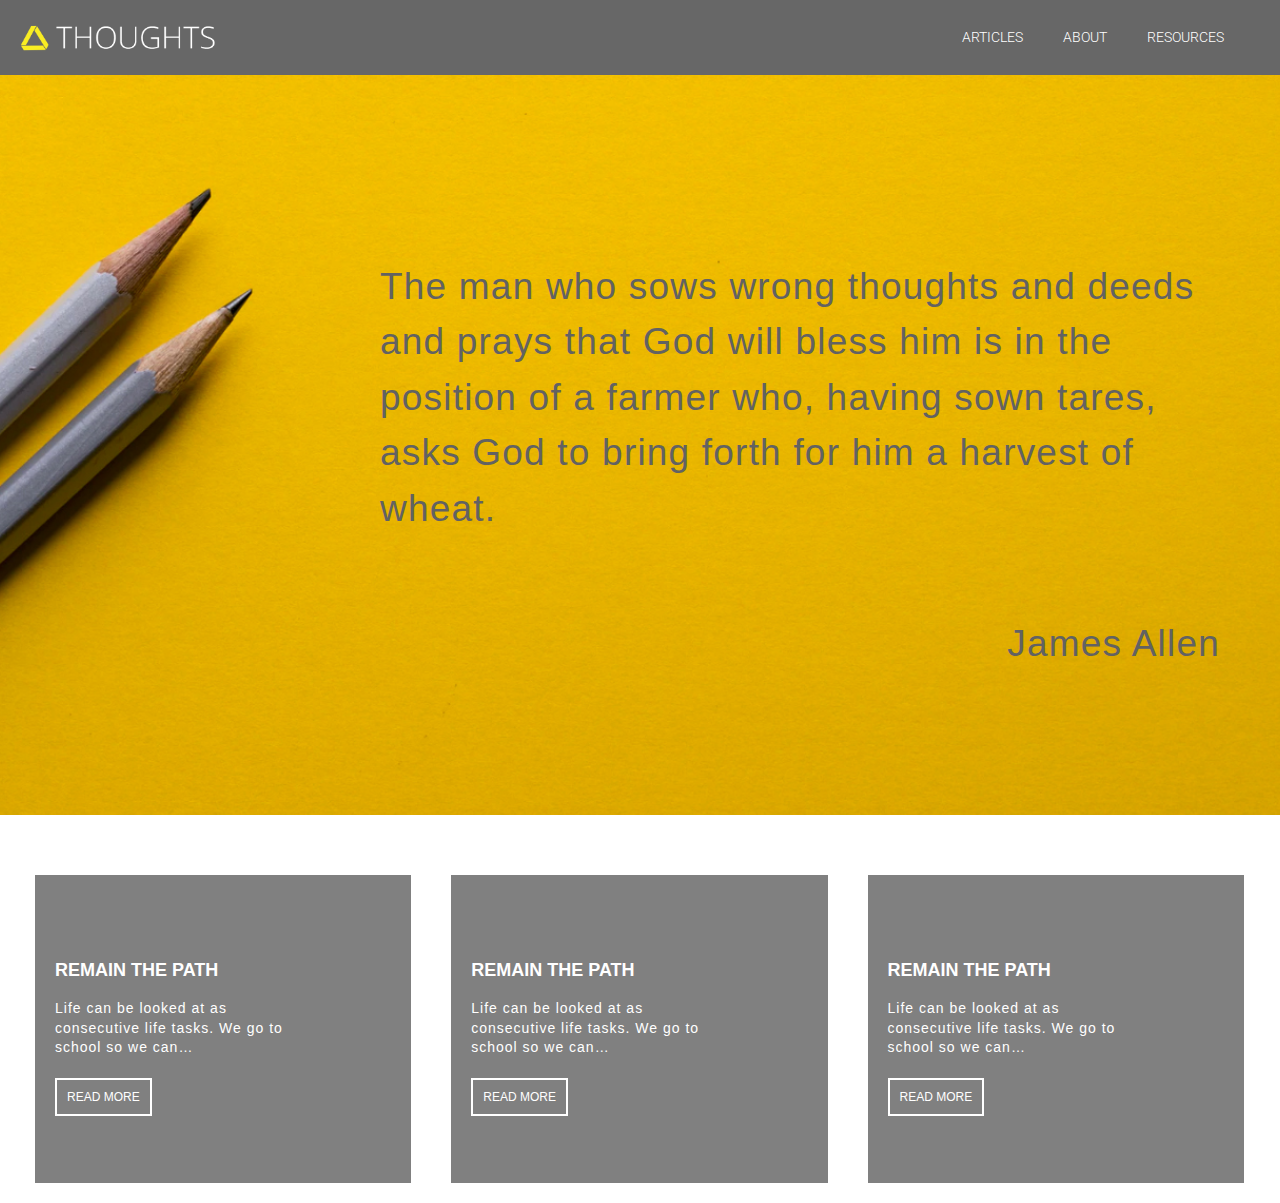
==== commit 098e41ea: "Auto-generated commit" ====
--- a/index.html
+++ b/index.html
@@ -8,8 +8,8 @@
   <link rel="icon" type="image/x-icon" href="favicon.ico">
   <link href="https://fonts.googleapis.com/css?family=Roboto:300,400,500&display=swap" rel="stylesheet">
   <link href="https://fonts.googleapis.com/icon?family=Material+Icons" rel="stylesheet">
-<link rel="stylesheet" href="styles.3a6629d67f970da4b695.css"></head>
+<link rel="stylesheet" href="styles.49e5640cb254babbb7e1.css"></head>
 <body>
   <app-root></app-root>
-<script src="runtime-es2015.edb2fcf2778e7bf1d426.js" type="module"></script><script src="runtime-es5.edb2fcf2778e7bf1d426.js" nomodule defer></script><script src="polyfills-es5.ef4b1e1fc703b3ff76e3.js" nomodule defer></script><script src="polyfills-es2015.2987770fde9daa1d8a2e.js" type="module"></script><script src="main-es2015.c3e29cbe5c630ad440cf.js" type="module"></script><script src="main-es5.c3e29cbe5c630ad440cf.js" nomodule defer></script></body>
+<script src="runtime-es2015.edb2fcf2778e7bf1d426.js" type="module"></script><script src="runtime-es5.edb2fcf2778e7bf1d426.js" nomodule defer></script><script src="polyfills-es5.ef4b1e1fc703b3ff76e3.js" nomodule defer></script><script src="polyfills-es2015.2987770fde9daa1d8a2e.js" type="module"></script><script src="main-es2015.9350ee1f407cfd931187.js" type="module"></script><script src="main-es5.9350ee1f407cfd931187.js" nomodule defer></script></body>
 </html>
--- a/styles.49e5640cb254babbb7e1.css
+++ b/styles.49e5640cb254babbb7e1.css
@@ -0,0 +1 @@
+.mat-badge-content{font-weight:600;font-size:12px;font-family:Roboto,"Helvetica Neue",sans-serif}.mat-badge-small .mat-badge-content{font-size:9px}.mat-badge-large .mat-badge-content{font-size:24px}.mat-h1,.mat-headline,.mat-typography h1{font:400 24px/32px Roboto,"Helvetica Neue",sans-serif;margin:0 0 16px}.mat-h2,.mat-title,.mat-typography h2{font:500 20px/32px Roboto,"Helvetica Neue",sans-serif;margin:0 0 16px}.mat-h3,.mat-subheading-2,.mat-typography h3{font:400 16px/28px Roboto,"Helvetica Neue",sans-serif;margin:0 0 16px}.mat-h4,.mat-subheading-1,.mat-typography h4{font:400 15px/24px Roboto,"Helvetica Neue",sans-serif;margin:0 0 16px}.mat-h5,.mat-typography h5{font:400 calc(14px * .83)/20px Roboto,"Helvetica Neue",sans-serif;margin:0 0 12px}.mat-h6,.mat-typography h6{font:400 calc(14px * .67)/20px Roboto,"Helvetica Neue",sans-serif;margin:0 0 12px}.mat-body-2,.mat-body-strong{font:500 14px/24px Roboto,"Helvetica Neue",sans-serif}.mat-body,.mat-body-1,.mat-typography{font:400 14px/20px Roboto,"Helvetica Neue",sans-serif}.mat-body p,.mat-body-1 p,.mat-typography p{margin:0 0 12px}.mat-caption,.mat-small{font:400 12px/20px Roboto,"Helvetica Neue",sans-serif}.mat-display-4,.mat-typography .mat-display-4{font:300 112px/112px Roboto,"Helvetica Neue",sans-serif;letter-spacing:-.05em;margin:0 0 56px}.mat-display-3,.mat-typography .mat-display-3{font:400 56px/56px Roboto,"Helvetica Neue",sans-serif;letter-spacing:-.02em;margin:0 0 64px}.mat-display-2,.mat-typography .mat-display-2{font:400 45px/48px Roboto,"Helvetica Neue",sans-serif;letter-spacing:-.005em;margin:0 0 64px}.mat-display-1,.mat-typography .mat-display-1{font:400 34px/40px Roboto,"Helvetica Neue",sans-serif;margin:0 0 64px}.mat-bottom-sheet-container{font:400 14px/20px Roboto,"Helvetica Neue",sans-serif}.mat-button,.mat-fab,.mat-flat-button,.mat-icon-button,.mat-mini-fab,.mat-raised-button,.mat-stroked-button{font-family:Roboto,"Helvetica Neue",sans-serif;font-size:14px;font-weight:500}.mat-button-toggle,.mat-card{font-family:Roboto,"Helvetica Neue",sans-serif}.mat-card-title{font-size:24px;font-weight:500}.mat-card-header .mat-card-title{font-size:20px}.mat-card-content,.mat-card-subtitle{font-size:14px}.mat-checkbox{font-family:Roboto,"Helvetica Neue",sans-serif}.mat-checkbox-layout .mat-checkbox-label{line-height:24px}.mat-chip{font-size:14px;font-weight:500}.mat-chip .mat-chip-remove.mat-icon,.mat-chip .mat-chip-trailing-icon.mat-icon{font-size:18px}.mat-table{font-family:Roboto,"Helvetica Neue",sans-serif}.mat-header-cell{font-size:12px;font-weight:500}.mat-cell,.mat-footer-cell{font-size:14px}.mat-calendar{font-family:Roboto,"Helvetica Neue",sans-serif}.mat-calendar-body{font-size:13px}.mat-calendar-body-label,.mat-calendar-period-button{font-size:14px;font-weight:500}.mat-calendar-table-header th{font-size:11px;font-weight:400}.mat-dialog-title{font:500 20px/32px Roboto,"Helvetica Neue",sans-serif}.mat-expansion-panel-header{font-family:Roboto,"Helvetica Neue",sans-serif;font-size:15px;font-weight:400}.mat-expansion-panel-content{font:400 14px/20px Roboto,"Helvetica Neue",sans-serif}.mat-form-field{font-size:inherit;font-weight:400;line-height:1.125;font-family:Roboto,"Helvetica Neue",sans-serif}.mat-form-field-wrapper{padding-bottom:1.34375em}.mat-form-field-prefix .mat-icon,.mat-form-field-suffix .mat-icon{font-size:150%;line-height:1.125}.mat-form-field-prefix .mat-icon-button,.mat-form-field-suffix .mat-icon-button{height:1.5em;width:1.5em}.mat-form-field-prefix .mat-icon-button .mat-icon,.mat-form-field-suffix .mat-icon-button .mat-icon{height:1.125em;line-height:1.125}.mat-form-field-infix{padding:.5em 0;border-top:.84375em solid transparent}.mat-form-field-can-float .mat-input-server:focus+.mat-form-field-label-wrapper .mat-form-field-label,.mat-form-field-can-float.mat-form-field-should-float .mat-form-field-label{transform:translateY(-1.34375em) scale(.75);width:133.33333%}.mat-form-field-can-float .mat-input-server[label]:not(:label-shown)+.mat-form-field-label-wrapper .mat-form-field-label{transform:translateY(-1.34374em) scale(.75);width:133.33334%}.mat-form-field-label-wrapper{top:-.84375em;padding-top:.84375em}.mat-form-field-label{top:1.34375em}.mat-form-field-underline{bottom:1.34375em}.mat-form-field-subscript-wrapper{font-size:75%;margin-top:.66667em;top:calc(100% - 1.79167em)}.mat-form-field-appearance-legacy .mat-form-field-wrapper{padding-bottom:1.25em}.mat-form-field-appearance-legacy .mat-form-field-infix{padding:.4375em 0}.mat-form-field-appearance-legacy.mat-form-field-can-float .mat-input-server:focus+.mat-form-field-label-wrapper .mat-form-field-label,.mat-form-field-appearance-legacy.mat-form-field-can-float.mat-form-field-should-float .mat-form-field-label{transform:translateY(-1.28125em) scale(.75) perspective(100px) translateZ(.001px);-ms-transform:translateY(-1.28125em) scale(.75);width:133.33333%}.mat-form-field-appearance-legacy.mat-form-field-can-float .mat-form-field-autofill-control:-webkit-autofill+.mat-form-field-label-wrapper .mat-form-field-label{transform:translateY(-1.28125em) scale(.75) perspective(100px) translateZ(.00101px);-ms-transform:translateY(-1.28124em) scale(.75);width:133.33334%}.mat-form-field-appearance-legacy.mat-form-field-can-float .mat-input-server[label]:not(:label-shown)+.mat-form-field-label-wrapper .mat-form-field-label{transform:translateY(-1.28125em) scale(.75) perspective(100px) translateZ(.00102px);-ms-transform:translateY(-1.28123em) scale(.75);width:133.33335%}.mat-form-field-appearance-legacy .mat-form-field-label{top:1.28125em}.mat-form-field-appearance-legacy .mat-form-field-subscript-wrapper{margin-top:.54167em;top:calc(100% - 1.66667em)}@media print{.mat-form-field-appearance-legacy.mat-form-field-can-float .mat-input-server:focus+.mat-form-field-label-wrapper .mat-form-field-label,.mat-form-field-appearance-legacy.mat-form-field-can-float.mat-form-field-should-float .mat-form-field-label{transform:translateY(-1.28122em) scale(.75)}.mat-form-field-appearance-legacy.mat-form-field-can-float .mat-form-field-autofill-control:-webkit-autofill+.mat-form-field-label-wrapper .mat-form-field-label{transform:translateY(-1.28121em) scale(.75)}.mat-form-field-appearance-legacy.mat-form-field-can-float .mat-input-server[label]:not(:label-shown)+.mat-form-field-label-wrapper .mat-form-field-label{transform:translateY(-1.2812em) scale(.75)}}.mat-form-field-appearance-fill .mat-form-field-infix{padding:.25em 0 .75em}.mat-form-field-appearance-fill .mat-form-field-label{top:1.09375em;margin-top:-.5em}.mat-form-field-appearance-fill.mat-form-field-can-float .mat-input-server:focus+.mat-form-field-label-wrapper .mat-form-field-label,.mat-form-field-appearance-fill.mat-form-field-can-float.mat-form-field-should-float .mat-form-field-label{transform:translateY(-.59375em) scale(.75);width:133.33333%}.mat-form-field-appearance-fill.mat-form-field-can-float .mat-input-server[label]:not(:label-shown)+.mat-form-field-label-wrapper .mat-form-field-label{transform:translateY(-.59374em) scale(.75);width:133.33334%}.mat-form-field-appearance-outline .mat-form-field-infix{padding:1em 0}.mat-form-field-appearance-outline .mat-form-field-label{top:1.84375em;margin-top:-.25em}.mat-form-field-appearance-outline.mat-form-field-can-float .mat-input-server:focus+.mat-form-field-label-wrapper .mat-form-field-label,.mat-form-field-appearance-outline.mat-form-field-can-float.mat-form-field-should-float .mat-form-field-label{transform:translateY(-1.59375em) scale(.75);width:133.33333%}.mat-form-field-appearance-outline.mat-form-field-can-float .mat-input-server[label]:not(:label-shown)+.mat-form-field-label-wrapper .mat-form-field-label{transform:translateY(-1.59374em) scale(.75);width:133.33334%}.mat-grid-tile-footer,.mat-grid-tile-header{font-size:14px}.mat-grid-tile-footer .mat-line,.mat-grid-tile-header .mat-line{white-space:nowrap;overflow:hidden;text-overflow:ellipsis;display:block;box-sizing:border-box}.mat-grid-tile-footer .mat-line:nth-child(n+2),.mat-grid-tile-header .mat-line:nth-child(n+2){font-size:12px}input.mat-input-element{margin-top:-.0625em}.mat-menu-item{font-family:Roboto,"Helvetica Neue",sans-serif;font-size:14px;font-weight:400}.mat-paginator,.mat-paginator-page-size .mat-select-trigger{font-family:Roboto,"Helvetica Neue",sans-serif;font-size:12px}.mat-radio-button,.mat-select{font-family:Roboto,"Helvetica Neue",sans-serif}.mat-select-trigger{height:1.125em}.mat-slide-toggle-content{font-family:Roboto,"Helvetica Neue",sans-serif}.mat-slider-thumb-label-text{font-family:Roboto,"Helvetica Neue",sans-serif;font-size:12px;font-weight:500}.mat-stepper-horizontal,.mat-stepper-vertical{font-family:Roboto,"Helvetica Neue",sans-serif}.mat-step-label{font-size:14px;font-weight:400}.mat-step-sub-label-error{font-weight:400}.mat-step-label-error{font-size:14px}.mat-step-label-selected{font-size:14px;font-weight:500}.mat-tab-group{font-family:Roboto,"Helvetica Neue",sans-serif}.mat-tab-label,.mat-tab-link{font-family:Roboto,"Helvetica Neue",sans-serif;font-size:14px;font-weight:500}.mat-toolbar,.mat-toolbar h1,.mat-toolbar h2,.mat-toolbar h3,.mat-toolbar h4,.mat-toolbar h5,.mat-toolbar h6{font:500 20px/32px Roboto,"Helvetica Neue",sans-serif;margin:0}.mat-tooltip{font-family:Roboto,"Helvetica Neue",sans-serif;font-size:10px;padding-top:6px;padding-bottom:6px}.mat-tooltip-handset{font-size:14px;padding-top:8px;padding-bottom:8px}.mat-list-item,.mat-list-option{font-family:Roboto,"Helvetica Neue",sans-serif}.mat-list-base .mat-list-item{font-size:16px}.mat-list-base .mat-list-item .mat-line{white-space:nowrap;overflow:hidden;text-overflow:ellipsis;display:block;box-sizing:border-box}.mat-list-base .mat-list-item .mat-line:nth-child(n+2){font-size:14px}.mat-list-base .mat-list-option{font-size:16px}.mat-list-base .mat-list-option .mat-line{white-space:nowrap;overflow:hidden;text-overflow:ellipsis;display:block;box-sizing:border-box}.mat-list-base .mat-list-option .mat-line:nth-child(n+2){font-size:14px}.mat-list-base[dense] .mat-list-item{font-size:12px}.mat-list-base[dense] .mat-list-item .mat-line{white-space:nowrap;overflow:hidden;text-overflow:ellipsis;display:block;box-sizing:border-box}.mat-list-base[dense] .mat-list-item .mat-line:nth-child(n+2),.mat-list-base[dense] .mat-list-option{font-size:12px}.mat-list-base[dense] .mat-list-option .mat-line{white-space:nowrap;overflow:hidden;text-overflow:ellipsis;display:block;box-sizing:border-box}.mat-list-base[dense] .mat-list-option .mat-line:nth-child(n+2){font-size:12px}.mat-list-base[dense] .mat-subheader{font-family:Roboto,"Helvetica Neue",sans-serif;font-size:12px;font-weight:500}.mat-option{font-family:Roboto,"Helvetica Neue",sans-serif;font-size:16px;color:rgba(0,0,0,.87)}.mat-optgroup-label{font:500 14px/24px Roboto,"Helvetica Neue",sans-serif;color:rgba(0,0,0,.54)}.mat-simple-snackbar{font-family:Roboto,"Helvetica Neue",sans-serif;font-size:14px}.mat-simple-snackbar-action{line-height:1;font-family:inherit;font-size:inherit;font-weight:500}.mat-ripple{overflow:hidden;position:relative}.mat-ripple.mat-ripple-unbounded{overflow:visible}.mat-ripple-element{position:absolute;border-radius:50%;pointer-events:none;transition:opacity,transform 0s cubic-bezier(0,0,.2,1);transform:scale(0)}@media (-ms-high-contrast:active){.mat-ripple-element{display:none}}.cdk-visually-hidden{border:0;clip:rect(0 0 0 0);height:1px;margin:-1px;overflow:hidden;padding:0;position:absolute;width:1px;outline:0;-webkit-appearance:none;-moz-appearance:none}.cdk-global-overlay-wrapper,.cdk-overlay-container{pointer-events:none;top:0;left:0;height:100%;width:100%}.cdk-overlay-container{position:fixed;z-index:1000}.cdk-overlay-container:empty{display:none}.cdk-global-overlay-wrapper{display:flex;position:absolute;z-index:1000}.cdk-overlay-pane{position:absolute;pointer-events:auto;box-sizing:border-box;z-index:1000;display:flex;max-width:100%;max-height:100%}.cdk-overlay-backdrop{position:absolute;top:0;bottom:0;left:0;right:0;z-index:1000;pointer-events:auto;-webkit-tap-highlight-color:transparent;transition:opacity .4s cubic-bezier(.25,.8,.25,1);opacity:0}.cdk-overlay-backdrop.cdk-overlay-backdrop-showing{opacity:1}@media screen and (-ms-high-contrast:active){.cdk-overlay-backdrop.cdk-overlay-backdrop-showing{opacity:.6}}.cdk-overlay-dark-backdrop{background:rgba(0,0,0,.32)}.cdk-overlay-transparent-backdrop,.cdk-overlay-transparent-backdrop.cdk-overlay-backdrop-showing{opacity:0}.cdk-overlay-connected-position-bounding-box{position:absolute;z-index:1000;display:flex;flex-direction:column;min-width:1px;min-height:1px}.cdk-global-scrollblock{position:fixed;width:100%;overflow-y:scroll}@-webkit-keyframes cdk-text-field-autofill-start{/*!*/}@keyframes cdk-text-field-autofill-start{/*!*/}@-webkit-keyframes cdk-text-field-autofill-end{/*!*/}@keyframes cdk-text-field-autofill-end{/*!*/}.cdk-text-field-autofill-monitored:-webkit-autofill{-webkit-animation-name:cdk-text-field-autofill-start;animation-name:cdk-text-field-autofill-start}.cdk-text-field-autofill-monitored:not(:-webkit-autofill){-webkit-animation-name:cdk-text-field-autofill-end;animation-name:cdk-text-field-autofill-end}textarea.cdk-textarea-autosize{resize:none}textarea.cdk-textarea-autosize-measuring{height:auto!important;overflow:hidden!important;padding:2px 0!important;box-sizing:content-box!important}.mat-ripple-element{background-color:rgba(0,0,0,.1)}.mat-option.mat-selected:not(.mat-option-multiple):not(.mat-option-disabled),.mat-option:focus:not(.mat-option-disabled),.mat-option:hover:not(.mat-option-disabled){background:rgba(0,0,0,.04)}.mat-option.mat-active{background:rgba(0,0,0,.04);color:rgba(0,0,0,.87)}.mat-option.mat-option-disabled{color:rgba(0,0,0,.38)}.mat-primary .mat-option.mat-selected:not(.mat-option-disabled){color:#673ab7}.mat-accent .mat-option.mat-selected:not(.mat-option-disabled){color:#ffd740}.mat-warn .mat-option.mat-selected:not(.mat-option-disabled){color:#f44336}.mat-optgroup-disabled .mat-optgroup-label{color:rgba(0,0,0,.38)}.mat-pseudo-checkbox{color:rgba(0,0,0,.54)}.mat-pseudo-checkbox::after{color:#fafafa}.mat-pseudo-checkbox-disabled{color:#b0b0b0}.mat-primary .mat-pseudo-checkbox-checked,.mat-primary .mat-pseudo-checkbox-indeterminate{background:#673ab7}.mat-accent .mat-pseudo-checkbox-checked,.mat-accent .mat-pseudo-checkbox-indeterminate,.mat-pseudo-checkbox-checked,.mat-pseudo-checkbox-indeterminate{background:#ffd740}.mat-warn .mat-pseudo-checkbox-checked,.mat-warn .mat-pseudo-checkbox-indeterminate{background:#f44336}.mat-pseudo-checkbox-checked.mat-pseudo-checkbox-disabled,.mat-pseudo-checkbox-indeterminate.mat-pseudo-checkbox-disabled{background:#b0b0b0}.mat-elevation-z0{box-shadow:0 0 0 0 rgba(0,0,0,.2),0 0 0 0 rgba(0,0,0,.14),0 0 0 0 rgba(0,0,0,.12)}.mat-elevation-z1{box-shadow:0 2px 1px -1px rgba(0,0,0,.2),0 1px 1px 0 rgba(0,0,0,.14),0 1px 3px 0 rgba(0,0,0,.12)}.mat-elevation-z2{box-shadow:0 3px 1px -2px rgba(0,0,0,.2),0 2px 2px 0 rgba(0,0,0,.14),0 1px 5px 0 rgba(0,0,0,.12)}.mat-elevation-z3{box-shadow:0 3px 3px -2px rgba(0,0,0,.2),0 3px 4px 0 rgba(0,0,0,.14),0 1px 8px 0 rgba(0,0,0,.12)}.mat-elevation-z4{box-shadow:0 2px 4px -1px rgba(0,0,0,.2),0 4px 5px 0 rgba(0,0,0,.14),0 1px 10px 0 rgba(0,0,0,.12)}.mat-elevation-z5{box-shadow:0 3px 5px -1px rgba(0,0,0,.2),0 5px 8px 0 rgba(0,0,0,.14),0 1px 14px 0 rgba(0,0,0,.12)}.mat-elevation-z6{box-shadow:0 3px 5px -1px rgba(0,0,0,.2),0 6px 10px 0 rgba(0,0,0,.14),0 1px 18px 0 rgba(0,0,0,.12)}.mat-elevation-z7{box-shadow:0 4px 5px -2px rgba(0,0,0,.2),0 7px 10px 1px rgba(0,0,0,.14),0 2px 16px 1px rgba(0,0,0,.12)}.mat-elevation-z8{box-shadow:0 5px 5px -3px rgba(0,0,0,.2),0 8px 10px 1px rgba(0,0,0,.14),0 3px 14px 2px rgba(0,0,0,.12)}.mat-elevation-z9{box-shadow:0 5px 6px -3px rgba(0,0,0,.2),0 9px 12px 1px rgba(0,0,0,.14),0 3px 16px 2px rgba(0,0,0,.12)}.mat-elevation-z10{box-shadow:0 6px 6px -3px rgba(0,0,0,.2),0 10px 14px 1px rgba(0,0,0,.14),0 4px 18px 3px rgba(0,0,0,.12)}.mat-elevation-z11{box-shadow:0 6px 7px -4px rgba(0,0,0,.2),0 11px 15px 1px rgba(0,0,0,.14),0 4px 20px 3px rgba(0,0,0,.12)}.mat-elevation-z12{box-shadow:0 7px 8px -4px rgba(0,0,0,.2),0 12px 17px 2px rgba(0,0,0,.14),0 5px 22px 4px rgba(0,0,0,.12)}.mat-elevation-z13{box-shadow:0 7px 8px -4px rgba(0,0,0,.2),0 13px 19px 2px rgba(0,0,0,.14),0 5px 24px 4px rgba(0,0,0,.12)}.mat-elevation-z14{box-shadow:0 7px 9px -4px rgba(0,0,0,.2),0 14px 21px 2px rgba(0,0,0,.14),0 5px 26px 4px rgba(0,0,0,.12)}.mat-elevation-z15{box-shadow:0 8px 9px -5px rgba(0,0,0,.2),0 15px 22px 2px rgba(0,0,0,.14),0 6px 28px 5px rgba(0,0,0,.12)}.mat-elevation-z16{box-shadow:0 8px 10px -5px rgba(0,0,0,.2),0 16px 24px 2px rgba(0,0,0,.14),0 6px 30px 5px rgba(0,0,0,.12)}.mat-elevation-z17{box-shadow:0 8px 11px -5px rgba(0,0,0,.2),0 17px 26px 2px rgba(0,0,0,.14),0 6px 32px 5px rgba(0,0,0,.12)}.mat-elevation-z18{box-shadow:0 9px 11px -5px rgba(0,0,0,.2),0 18px 28px 2px rgba(0,0,0,.14),0 7px 34px 6px rgba(0,0,0,.12)}.mat-elevation-z19{box-shadow:0 9px 12px -6px rgba(0,0,0,.2),0 19px 29px 2px rgba(0,0,0,.14),0 7px 36px 6px rgba(0,0,0,.12)}.mat-elevation-z20{box-shadow:0 10px 13px -6px rgba(0,0,0,.2),0 20px 31px 3px rgba(0,0,0,.14),0 8px 38px 7px rgba(0,0,0,.12)}.mat-elevation-z21{box-shadow:0 10px 13px -6px rgba(0,0,0,.2),0 21px 33px 3px rgba(0,0,0,.14),0 8px 40px 7px rgba(0,0,0,.12)}.mat-elevation-z22{box-shadow:0 10px 14px -6px rgba(0,0,0,.2),0 22px 35px 3px rgba(0,0,0,.14),0 8px 42px 7px rgba(0,0,0,.12)}.mat-elevation-z23{box-shadow:0 11px 14px -7px rgba(0,0,0,.2),0 23px 36px 3px rgba(0,0,0,.14),0 9px 44px 8px rgba(0,0,0,.12)}.mat-elevation-z24{box-shadow:0 11px 15px -7px rgba(0,0,0,.2),0 24px 38px 3px rgba(0,0,0,.14),0 9px 46px 8px rgba(0,0,0,.12)}.mat-app-background{background-color:#fafafa;color:rgba(0,0,0,.87)}.mat-theme-loaded-marker{display:none}.mat-autocomplete-panel{background:#fff;color:rgba(0,0,0,.87)}.mat-autocomplete-panel:not([class*=mat-elevation-z]){box-shadow:0 2px 4px -1px rgba(0,0,0,.2),0 4px 5px 0 rgba(0,0,0,.14),0 1px 10px 0 rgba(0,0,0,.12)}.mat-autocomplete-panel .mat-option.mat-selected:not(.mat-active):not(:hover){background:#fff}.mat-autocomplete-panel .mat-option.mat-selected:not(.mat-active):not(:hover):not(.mat-option-disabled){color:rgba(0,0,0,.87)}@media (-ms-high-contrast:active){.mat-badge-content{outline:solid 1px;border-radius:0}.mat-checkbox-disabled{opacity:.5}}.mat-badge-accent .mat-badge-content{background:#ffd740;color:rgba(0,0,0,.87)}.mat-badge-warn .mat-badge-content{color:#fff;background:#f44336}.mat-badge{position:relative}.mat-badge-hidden .mat-badge-content{display:none}.mat-badge-disabled .mat-badge-content{background:#b9b9b9;color:rgba(0,0,0,.38)}.mat-badge-content{color:#fff;background:#673ab7;position:absolute;text-align:center;display:inline-block;border-radius:50%;transition:transform .2s ease-in-out;transform:scale(.6);overflow:hidden;white-space:nowrap;text-overflow:ellipsis;pointer-events:none}.mat-badge-content._mat-animation-noopable,.ng-animate-disabled .mat-badge-content{transition:none}.mat-badge-content.mat-badge-active{transform:none}.mat-badge-small .mat-badge-content{width:16px;height:16px;line-height:16px}.mat-badge-small.mat-badge-above .mat-badge-content{top:-8px}.mat-badge-small.mat-badge-below .mat-badge-content{bottom:-8px}.mat-badge-small.mat-badge-before .mat-badge-content{left:-16px}[dir=rtl] .mat-badge-small.mat-badge-before .mat-badge-content{left:auto;right:-16px}.mat-badge-small.mat-badge-after .mat-badge-content{right:-16px}[dir=rtl] .mat-badge-small.mat-badge-after .mat-badge-content{right:auto;left:-16px}.mat-badge-small.mat-badge-overlap.mat-badge-before .mat-badge-content{left:-8px}[dir=rtl] .mat-badge-small.mat-badge-overlap.mat-badge-before .mat-badge-content{left:auto;right:-8px}.mat-badge-small.mat-badge-overlap.mat-badge-after .mat-badge-content{right:-8px}[dir=rtl] .mat-badge-small.mat-badge-overlap.mat-badge-after .mat-badge-content{right:auto;left:-8px}.mat-badge-medium .mat-badge-content{width:22px;height:22px;line-height:22px}.mat-badge-medium.mat-badge-above .mat-badge-content{top:-11px}.mat-badge-medium.mat-badge-below .mat-badge-content{bottom:-11px}.mat-badge-medium.mat-badge-before .mat-badge-content{left:-22px}[dir=rtl] .mat-badge-medium.mat-badge-before .mat-badge-content{left:auto;right:-22px}.mat-badge-medium.mat-badge-after .mat-badge-content{right:-22px}[dir=rtl] .mat-badge-medium.mat-badge-after .mat-badge-content{right:auto;left:-22px}.mat-badge-medium.mat-badge-overlap.mat-badge-before .mat-badge-content{left:-11px}[dir=rtl] .mat-badge-medium.mat-badge-overlap.mat-badge-before .mat-badge-content{left:auto;right:-11px}.mat-badge-medium.mat-badge-overlap.mat-badge-after .mat-badge-content{right:-11px}[dir=rtl] .mat-badge-medium.mat-badge-overlap.mat-badge-after .mat-badge-content{right:auto;left:-11px}.mat-badge-large .mat-badge-content{width:28px;height:28px;line-height:28px}.mat-badge-large.mat-badge-above .mat-badge-content{top:-14px}.mat-badge-large.mat-badge-below .mat-badge-content{bottom:-14px}.mat-badge-large.mat-badge-before .mat-badge-content{left:-28px}[dir=rtl] .mat-badge-large.mat-badge-before .mat-badge-content{left:auto;right:-28px}.mat-badge-large.mat-badge-after .mat-badge-content{right:-28px}[dir=rtl] .mat-badge-large.mat-badge-after .mat-badge-content{right:auto;left:-28px}.mat-badge-large.mat-badge-overlap.mat-badge-before .mat-badge-content{left:-14px}[dir=rtl] .mat-badge-large.mat-badge-overlap.mat-badge-before .mat-badge-content{left:auto;right:-14px}.mat-badge-large.mat-badge-overlap.mat-badge-after .mat-badge-content{right:-14px}[dir=rtl] .mat-badge-large.mat-badge-overlap.mat-badge-after .mat-badge-content{right:auto;left:-14px}.mat-bottom-sheet-container{box-shadow:0 8px 10px -5px rgba(0,0,0,.2),0 16px 24px 2px rgba(0,0,0,.14),0 6px 30px 5px rgba(0,0,0,.12);background:#fff;color:rgba(0,0,0,.87)}.mat-button,.mat-icon-button,.mat-stroked-button{color:inherit;background:0 0}.mat-button.mat-primary,.mat-icon-button.mat-primary,.mat-stroked-button.mat-primary{color:#673ab7}.mat-button.mat-accent,.mat-icon-button.mat-accent,.mat-stroked-button.mat-accent{color:#ffd740}.mat-button.mat-warn,.mat-icon-button.mat-warn,.mat-stroked-button.mat-warn{color:#f44336}.mat-button.mat-accent[disabled],.mat-button.mat-primary[disabled],.mat-button.mat-warn[disabled],.mat-button[disabled][disabled],.mat-icon-button.mat-accent[disabled],.mat-icon-button.mat-primary[disabled],.mat-icon-button.mat-warn[disabled],.mat-icon-button[disabled][disabled],.mat-stroked-button.mat-accent[disabled],.mat-stroked-button.mat-primary[disabled],.mat-stroked-button.mat-warn[disabled],.mat-stroked-button[disabled][disabled]{color:rgba(0,0,0,.26)}.mat-button.mat-primary .mat-button-focus-overlay,.mat-icon-button.mat-primary .mat-button-focus-overlay,.mat-stroked-button.mat-primary .mat-button-focus-overlay{background-color:#673ab7}.mat-button.mat-accent .mat-button-focus-overlay,.mat-icon-button.mat-accent .mat-button-focus-overlay,.mat-stroked-button.mat-accent .mat-button-focus-overlay{background-color:#ffd740}.mat-button.mat-warn .mat-button-focus-overlay,.mat-icon-button.mat-warn .mat-button-focus-overlay,.mat-stroked-button.mat-warn .mat-button-focus-overlay{background-color:#f44336}.mat-button[disabled] .mat-button-focus-overlay,.mat-icon-button[disabled] .mat-button-focus-overlay,.mat-stroked-button[disabled] .mat-button-focus-overlay{background-color:transparent}.mat-button .mat-ripple-element,.mat-icon-button .mat-ripple-element,.mat-stroked-button .mat-ripple-element{opacity:.1;background-color:currentColor}.mat-button-focus-overlay{background:#000}.mat-stroked-button:not([disabled]){border-color:rgba(0,0,0,.12)}.mat-fab,.mat-flat-button,.mat-mini-fab,.mat-raised-button{color:rgba(0,0,0,.87);background-color:#fff}.mat-fab.mat-primary,.mat-flat-button.mat-primary,.mat-mini-fab.mat-primary,.mat-raised-button.mat-primary{color:#fff;background-color:#673ab7}.mat-fab.mat-accent,.mat-flat-button.mat-accent,.mat-mini-fab.mat-accent,.mat-raised-button.mat-accent{color:rgba(0,0,0,.87);background-color:#ffd740}.mat-fab.mat-warn,.mat-flat-button.mat-warn,.mat-mini-fab.mat-warn,.mat-raised-button.mat-warn{color:#fff;background-color:#f44336}.mat-fab.mat-accent[disabled],.mat-fab.mat-primary[disabled],.mat-fab.mat-warn[disabled],.mat-fab[disabled][disabled],.mat-flat-button.mat-accent[disabled],.mat-flat-button.mat-primary[disabled],.mat-flat-button.mat-warn[disabled],.mat-flat-button[disabled][disabled],.mat-mini-fab.mat-accent[disabled],.mat-mini-fab.mat-primary[disabled],.mat-mini-fab.mat-warn[disabled],.mat-mini-fab[disabled][disabled],.mat-raised-button.mat-accent[disabled],.mat-raised-button.mat-primary[disabled],.mat-raised-button.mat-warn[disabled],.mat-raised-button[disabled][disabled]{color:rgba(0,0,0,.26);background-color:rgba(0,0,0,.12)}.mat-fab.mat-primary .mat-ripple-element,.mat-flat-button.mat-primary .mat-ripple-element,.mat-mini-fab.mat-primary .mat-ripple-element,.mat-raised-button.mat-primary .mat-ripple-element{background-color:rgba(255,255,255,.1)}.mat-fab.mat-accent .mat-ripple-element,.mat-flat-button.mat-accent .mat-ripple-element,.mat-mini-fab.mat-accent .mat-ripple-element,.mat-raised-button.mat-accent .mat-ripple-element{background-color:rgba(0,0,0,.1)}.mat-fab.mat-warn .mat-ripple-element,.mat-flat-button.mat-warn .mat-ripple-element,.mat-mini-fab.mat-warn .mat-ripple-element,.mat-raised-button.mat-warn .mat-ripple-element{background-color:rgba(255,255,255,.1)}.mat-flat-button:not([class*=mat-elevation-z]),.mat-stroked-button:not([class*=mat-elevation-z]){box-shadow:0 0 0 0 rgba(0,0,0,.2),0 0 0 0 rgba(0,0,0,.14),0 0 0 0 rgba(0,0,0,.12)}.mat-raised-button:not([class*=mat-elevation-z]){box-shadow:0 3px 1px -2px rgba(0,0,0,.2),0 2px 2px 0 rgba(0,0,0,.14),0 1px 5px 0 rgba(0,0,0,.12)}.mat-raised-button:not([disabled]):active:not([class*=mat-elevation-z]){box-shadow:0 5px 5px -3px rgba(0,0,0,.2),0 8px 10px 1px rgba(0,0,0,.14),0 3px 14px 2px rgba(0,0,0,.12)}.mat-raised-button[disabled]:not([class*=mat-elevation-z]){box-shadow:0 0 0 0 rgba(0,0,0,.2),0 0 0 0 rgba(0,0,0,.14),0 0 0 0 rgba(0,0,0,.12)}.mat-fab:not([class*=mat-elevation-z]),.mat-mini-fab:not([class*=mat-elevation-z]){box-shadow:0 3px 5px -1px rgba(0,0,0,.2),0 6px 10px 0 rgba(0,0,0,.14),0 1px 18px 0 rgba(0,0,0,.12)}.mat-fab:not([disabled]):active:not([class*=mat-elevation-z]),.mat-mini-fab:not([disabled]):active:not([class*=mat-elevation-z]){box-shadow:0 7px 8px -4px rgba(0,0,0,.2),0 12px 17px 2px rgba(0,0,0,.14),0 5px 22px 4px rgba(0,0,0,.12)}.mat-fab[disabled]:not([class*=mat-elevation-z]),.mat-mini-fab[disabled]:not([class*=mat-elevation-z]){box-shadow:0 0 0 0 rgba(0,0,0,.2),0 0 0 0 rgba(0,0,0,.14),0 0 0 0 rgba(0,0,0,.12)}.mat-button-toggle-group,.mat-button-toggle-standalone{box-shadow:0 3px 1px -2px rgba(0,0,0,.2),0 2px 2px 0 rgba(0,0,0,.14),0 1px 5px 0 rgba(0,0,0,.12)}.mat-button-toggle-group-appearance-standard,.mat-button-toggle-standalone.mat-button-toggle-appearance-standard{box-shadow:none;border:1px solid rgba(0,0,0,.12)}.mat-button-toggle{color:rgba(0,0,0,.38)}.mat-button-toggle .mat-button-toggle-focus-overlay{background-color:rgba(0,0,0,.12)}.mat-button-toggle-appearance-standard{color:rgba(0,0,0,.87);background:#fff}.mat-button-toggle-appearance-standard .mat-button-toggle-focus-overlay{background-color:#000}.mat-button-toggle-group-appearance-standard .mat-button-toggle+.mat-button-toggle{border-left:1px solid rgba(0,0,0,.12)}[dir=rtl] .mat-button-toggle-group-appearance-standard .mat-button-toggle+.mat-button-toggle{border-left:none;border-right:1px solid rgba(0,0,0,.12)}.mat-button-toggle-group-appearance-standard.mat-button-toggle-vertical .mat-button-toggle+.mat-button-toggle{border-left:none;border-right:none;border-top:1px solid rgba(0,0,0,.12)}.mat-button-toggle-checked{background-color:#e0e0e0;color:rgba(0,0,0,.54)}.mat-button-toggle-checked.mat-button-toggle-appearance-standard{color:rgba(0,0,0,.87)}.mat-button-toggle-disabled{color:rgba(0,0,0,.26);background-color:#eee}.mat-button-toggle-disabled.mat-button-toggle-appearance-standard{background:#fff}.mat-button-toggle-disabled.mat-button-toggle-checked{background-color:#bdbdbd}.mat-card{background:#fff;color:rgba(0,0,0,.87)}.mat-card:not([class*=mat-elevation-z]){box-shadow:0 2px 1px -1px rgba(0,0,0,.2),0 1px 1px 0 rgba(0,0,0,.14),0 1px 3px 0 rgba(0,0,0,.12)}.mat-card.mat-card-flat:not([class*=mat-elevation-z]){box-shadow:0 0 0 0 rgba(0,0,0,.2),0 0 0 0 rgba(0,0,0,.14),0 0 0 0 rgba(0,0,0,.12)}.mat-card-subtitle{color:rgba(0,0,0,.54)}.mat-checkbox-frame{border-color:rgba(0,0,0,.54)}.mat-checkbox-checkmark{fill:#fafafa}.mat-checkbox-checkmark-path{stroke:#fafafa!important}@media (-ms-high-contrast:black-on-white){.mat-checkbox-checkmark-path{stroke:#000!important}}.mat-checkbox-mixedmark{background-color:#fafafa}.mat-checkbox-checked.mat-primary .mat-checkbox-background,.mat-checkbox-indeterminate.mat-primary .mat-checkbox-background{background-color:#673ab7}.mat-checkbox-checked.mat-accent .mat-checkbox-background,.mat-checkbox-indeterminate.mat-accent .mat-checkbox-background{background-color:#ffd740}.mat-checkbox-checked.mat-warn .mat-checkbox-background,.mat-checkbox-indeterminate.mat-warn .mat-checkbox-background{background-color:#f44336}.mat-checkbox-disabled.mat-checkbox-checked .mat-checkbox-background,.mat-checkbox-disabled.mat-checkbox-indeterminate .mat-checkbox-background{background-color:#b0b0b0}.mat-checkbox-disabled:not(.mat-checkbox-checked) .mat-checkbox-frame{border-color:#b0b0b0}.mat-checkbox-disabled .mat-checkbox-label{color:rgba(0,0,0,.54)}@media (-ms-high-contrast:active){.mat-checkbox-background{background:0 0}}.mat-checkbox .mat-ripple-element{background-color:#000}.mat-checkbox-checked:not(.mat-checkbox-disabled).mat-primary .mat-ripple-element,.mat-checkbox:active:not(.mat-checkbox-disabled).mat-primary .mat-ripple-element{background:#673ab7}.mat-checkbox-checked:not(.mat-checkbox-disabled).mat-accent .mat-ripple-element,.mat-checkbox:active:not(.mat-checkbox-disabled).mat-accent .mat-ripple-element{background:#ffd740}.mat-checkbox-checked:not(.mat-checkbox-disabled).mat-warn .mat-ripple-element,.mat-checkbox:active:not(.mat-checkbox-disabled).mat-warn .mat-ripple-element{background:#f44336}.mat-chip.mat-standard-chip{background-color:#e0e0e0;color:rgba(0,0,0,.87)}.mat-chip.mat-standard-chip .mat-chip-remove{color:rgba(0,0,0,.87);opacity:.4}.mat-chip.mat-standard-chip:not(.mat-chip-disabled):active{box-shadow:0 3px 3px -2px rgba(0,0,0,.2),0 3px 4px 0 rgba(0,0,0,.14),0 1px 8px 0 rgba(0,0,0,.12)}.mat-chip.mat-standard-chip:not(.mat-chip-disabled) .mat-chip-remove:hover{opacity:.54}.mat-chip.mat-standard-chip.mat-chip-disabled{opacity:.4}.mat-chip.mat-standard-chip::after{background:#000}.mat-chip.mat-standard-chip.mat-chip-selected.mat-primary{background-color:#673ab7;color:#fff}.mat-chip.mat-standard-chip.mat-chip-selected.mat-primary .mat-chip-remove{color:#fff;opacity:.4}.mat-chip.mat-standard-chip.mat-chip-selected.mat-primary .mat-ripple-element{background:rgba(255,255,255,.1)}.mat-chip.mat-standard-chip.mat-chip-selected.mat-warn{background-color:#f44336;color:#fff}.mat-chip.mat-standard-chip.mat-chip-selected.mat-warn .mat-chip-remove{color:#fff;opacity:.4}.mat-chip.mat-standard-chip.mat-chip-selected.mat-warn .mat-ripple-element{background:rgba(255,255,255,.1)}.mat-chip.mat-standard-chip.mat-chip-selected.mat-accent{background-color:#ffd740;color:rgba(0,0,0,.87)}.mat-chip.mat-standard-chip.mat-chip-selected.mat-accent .mat-chip-remove{color:rgba(0,0,0,.87);opacity:.4}.mat-chip.mat-standard-chip.mat-chip-selected.mat-accent .mat-ripple-element{background:rgba(0,0,0,.1)}.mat-table{background:#fff}.mat-table tbody,.mat-table tfoot,.mat-table thead,.mat-table-sticky,[mat-footer-row],[mat-header-row],[mat-row],mat-footer-row,mat-header-row,mat-row{background:inherit}mat-footer-row,mat-header-row,mat-row,td.mat-cell,td.mat-footer-cell,th.mat-header-cell{border-bottom-color:rgba(0,0,0,.12)}.mat-header-cell{color:rgba(0,0,0,.54)}.mat-cell,.mat-footer-cell{color:rgba(0,0,0,.87)}.mat-calendar-arrow{border-top-color:rgba(0,0,0,.54)}.mat-datepicker-content .mat-calendar-next-button,.mat-datepicker-content .mat-calendar-previous-button,.mat-datepicker-toggle{color:rgba(0,0,0,.54)}.mat-calendar-table-header{color:rgba(0,0,0,.38)}.mat-calendar-table-header-divider::after{background:rgba(0,0,0,.12)}.mat-calendar-body-label{color:rgba(0,0,0,.54)}.mat-calendar-body-cell-content{color:rgba(0,0,0,.87);border-color:transparent}.mat-calendar-body-disabled>.mat-calendar-body-cell-content:not(.mat-calendar-body-selected){color:rgba(0,0,0,.38)}.cdk-keyboard-focused .mat-calendar-body-active>.mat-calendar-body-cell-content:not(.mat-calendar-body-selected),.cdk-program-focused .mat-calendar-body-active>.mat-calendar-body-cell-content:not(.mat-calendar-body-selected),.mat-calendar-body-cell:not(.mat-calendar-body-disabled):hover>.mat-calendar-body-cell-content:not(.mat-calendar-body-selected){background-color:rgba(0,0,0,.04)}.mat-calendar-body-today:not(.mat-calendar-body-selected){border-color:rgba(0,0,0,.38)}.mat-calendar-body-disabled>.mat-calendar-body-today:not(.mat-calendar-body-selected){border-color:rgba(0,0,0,.18)}.mat-calendar-body-selected{background-color:#673ab7;color:#fff}.mat-calendar-body-disabled>.mat-calendar-body-selected{background-color:rgba(103,58,183,.4)}.mat-calendar-body-today.mat-calendar-body-selected{box-shadow:inset 0 0 0 1px #fff}.mat-datepicker-content{box-shadow:0 2px 4px -1px rgba(0,0,0,.2),0 4px 5px 0 rgba(0,0,0,.14),0 1px 10px 0 rgba(0,0,0,.12);background-color:#fff;color:rgba(0,0,0,.87)}.mat-datepicker-content.mat-accent .mat-calendar-body-selected{background-color:#ffd740;color:rgba(0,0,0,.87)}.mat-datepicker-content.mat-accent .mat-calendar-body-disabled>.mat-calendar-body-selected{background-color:rgba(255,215,64,.4)}.mat-datepicker-content.mat-accent .mat-calendar-body-today.mat-calendar-body-selected{box-shadow:inset 0 0 0 1px rgba(0,0,0,.87)}.mat-datepicker-content.mat-warn .mat-calendar-body-selected{background-color:#f44336;color:#fff}.mat-datepicker-content.mat-warn .mat-calendar-body-disabled>.mat-calendar-body-selected{background-color:rgba(244,67,54,.4)}.mat-datepicker-content.mat-warn .mat-calendar-body-today.mat-calendar-body-selected{box-shadow:inset 0 0 0 1px #fff}.mat-datepicker-content-touch{box-shadow:0 0 0 0 rgba(0,0,0,.2),0 0 0 0 rgba(0,0,0,.14),0 0 0 0 rgba(0,0,0,.12)}.mat-datepicker-toggle-active{color:#673ab7}.mat-datepicker-toggle-active.mat-accent{color:#ffd740}.mat-datepicker-toggle-active.mat-warn{color:#f44336}.mat-dialog-container{box-shadow:0 11px 15px -7px rgba(0,0,0,.2),0 24px 38px 3px rgba(0,0,0,.14),0 9px 46px 8px rgba(0,0,0,.12);background:#fff;color:rgba(0,0,0,.87)}.mat-divider{border-top-color:rgba(0,0,0,.12)}.mat-divider-vertical{border-right-color:rgba(0,0,0,.12)}.mat-expansion-panel{background:#fff;color:rgba(0,0,0,.87)}.mat-expansion-panel:not([class*=mat-elevation-z]){box-shadow:0 3px 1px -2px rgba(0,0,0,.2),0 2px 2px 0 rgba(0,0,0,.14),0 1px 5px 0 rgba(0,0,0,.12)}.mat-action-row{border-top-color:rgba(0,0,0,.12)}.mat-expansion-panel .mat-expansion-panel-header.cdk-keyboard-focused:not([aria-disabled=true]),.mat-expansion-panel .mat-expansion-panel-header.cdk-program-focused:not([aria-disabled=true]),.mat-expansion-panel:not(.mat-expanded) .mat-expansion-panel-header:hover:not([aria-disabled=true]){background:rgba(0,0,0,.04)}@media (hover:none){.mat-expansion-panel:not(.mat-expanded):not([aria-disabled=true]) .mat-expansion-panel-header:hover{background:#fff}}.mat-expansion-panel-header-title{color:rgba(0,0,0,.87)}.mat-expansion-indicator::after,.mat-expansion-panel-header-description{color:rgba(0,0,0,.54)}.mat-expansion-panel-header[aria-disabled=true]{color:rgba(0,0,0,.26)}.mat-expansion-panel-header[aria-disabled=true] .mat-expansion-panel-header-description,.mat-expansion-panel-header[aria-disabled=true] .mat-expansion-panel-header-title{color:inherit}.mat-form-field-label,.mat-hint{color:rgba(0,0,0,.6)}.mat-form-field.mat-focused .mat-form-field-label{color:#673ab7}.mat-form-field.mat-focused .mat-form-field-label.mat-accent{color:#ffd740}.mat-form-field.mat-focused .mat-form-field-label.mat-warn{color:#f44336}.mat-focused .mat-form-field-required-marker{color:#ffd740}.mat-form-field-ripple{background-color:rgba(0,0,0,.87)}.mat-form-field.mat-focused .mat-form-field-ripple{background-color:#673ab7}.mat-form-field.mat-focused .mat-form-field-ripple.mat-accent{background-color:#ffd740}.mat-form-field.mat-focused .mat-form-field-ripple.mat-warn{background-color:#f44336}.mat-form-field-type-mat-native-select.mat-focused:not(.mat-form-field-invalid) .mat-form-field-infix::after{color:#673ab7}.mat-form-field-type-mat-native-select.mat-focused:not(.mat-form-field-invalid).mat-accent .mat-form-field-infix::after{color:#ffd740}.mat-form-field-type-mat-native-select.mat-focused:not(.mat-form-field-invalid).mat-warn .mat-form-field-infix::after,.mat-form-field.mat-form-field-invalid .mat-form-field-label,.mat-form-field.mat-form-field-invalid .mat-form-field-label .mat-form-field-required-marker,.mat-form-field.mat-form-field-invalid .mat-form-field-label.mat-accent{color:#f44336}.mat-form-field.mat-form-field-invalid .mat-form-field-ripple,.mat-form-field.mat-form-field-invalid .mat-form-field-ripple.mat-accent{background-color:#f44336}.mat-error{color:#f44336}.mat-form-field-appearance-legacy .mat-form-field-label,.mat-form-field-appearance-legacy .mat-hint{color:rgba(0,0,0,.54)}.mat-form-field-appearance-legacy .mat-form-field-underline{bottom:1.25em;background-color:rgba(0,0,0,.42)}.mat-form-field-appearance-legacy.mat-form-field-disabled .mat-form-field-underline{background-image:linear-gradient(to right,rgba(0,0,0,.42) 0,rgba(0,0,0,.42) 33%,transparent 0);background-size:4px 100%;background-repeat:repeat-x}.mat-form-field-appearance-standard .mat-form-field-underline{background-color:rgba(0,0,0,.42)}.mat-form-field-appearance-standard.mat-form-field-disabled .mat-form-field-underline{background-image:linear-gradient(to right,rgba(0,0,0,.42) 0,rgba(0,0,0,.42) 33%,transparent 0);background-size:4px 100%;background-repeat:repeat-x}.mat-form-field-appearance-fill .mat-form-field-flex{background-color:rgba(0,0,0,.04)}.mat-form-field-appearance-fill.mat-form-field-disabled .mat-form-field-flex{background-color:rgba(0,0,0,.02)}.mat-form-field-appearance-fill .mat-form-field-underline::before{background-color:rgba(0,0,0,.42)}.mat-form-field-appearance-fill.mat-form-field-disabled .mat-form-field-label{color:rgba(0,0,0,.38)}.mat-form-field-appearance-fill.mat-form-field-disabled .mat-form-field-underline::before{background-color:transparent}.mat-form-field-appearance-outline .mat-form-field-outline{color:rgba(0,0,0,.12)}.mat-form-field-appearance-outline .mat-form-field-outline-thick{color:rgba(0,0,0,.87)}.mat-form-field-appearance-outline.mat-focused .mat-form-field-outline-thick{color:#673ab7}.mat-form-field-appearance-outline.mat-focused.mat-accent .mat-form-field-outline-thick{color:#ffd740}.mat-form-field-appearance-outline.mat-focused.mat-warn .mat-form-field-outline-thick,.mat-form-field-appearance-outline.mat-form-field-invalid.mat-form-field-invalid .mat-form-field-outline-thick{color:#f44336}.mat-form-field-appearance-outline.mat-form-field-disabled .mat-form-field-label{color:rgba(0,0,0,.38)}.mat-form-field-appearance-outline.mat-form-field-disabled .mat-form-field-outline{color:rgba(0,0,0,.06)}.mat-icon.mat-primary{color:#673ab7}.mat-icon.mat-accent{color:#ffd740}.mat-icon.mat-warn{color:#f44336}.mat-form-field-type-mat-native-select .mat-form-field-infix::after{color:rgba(0,0,0,.54)}.mat-form-field-type-mat-native-select.mat-form-field-disabled .mat-form-field-infix::after,.mat-input-element:disabled{color:rgba(0,0,0,.38)}.mat-input-element{caret-color:#673ab7}.mat-input-element::-ms-input-placeholder{color:rgba(0,0,0,.42)}.mat-input-element::placeholder{color:rgba(0,0,0,.42)}.mat-input-element::-moz-placeholder{color:rgba(0,0,0,.42)}.mat-input-element::-webkit-input-placeholder{color:rgba(0,0,0,.42)}.mat-input-element:-ms-input-placeholder{color:rgba(0,0,0,.42)}.mat-accent .mat-input-element{caret-color:#ffd740}.mat-form-field-invalid .mat-input-element,.mat-warn .mat-input-element{caret-color:#f44336}.mat-form-field-type-mat-native-select.mat-form-field-invalid .mat-form-field-infix::after{color:#f44336}.mat-list-base .mat-list-item,.mat-list-base .mat-list-option{color:rgba(0,0,0,.87)}.mat-list-base .mat-subheader{font-family:Roboto,"Helvetica Neue",sans-serif;font-size:14px;font-weight:500;color:rgba(0,0,0,.54)}.mat-list-item-disabled{background-color:#eee}.mat-action-list .mat-list-item:focus,.mat-action-list .mat-list-item:hover,.mat-list-option:focus,.mat-list-option:hover,.mat-nav-list .mat-list-item:focus,.mat-nav-list .mat-list-item:hover{background:rgba(0,0,0,.04)}.mat-menu-panel{background:#fff}.mat-menu-panel:not([class*=mat-elevation-z]){box-shadow:0 2px 4px -1px rgba(0,0,0,.2),0 4px 5px 0 rgba(0,0,0,.14),0 1px 10px 0 rgba(0,0,0,.12)}.mat-menu-item{background:0 0;color:rgba(0,0,0,.87)}.mat-menu-item[disabled],.mat-menu-item[disabled]::after{color:rgba(0,0,0,.38)}.mat-menu-item .mat-icon-no-color,.mat-menu-item-submenu-trigger::after{color:rgba(0,0,0,.54)}.mat-menu-item-highlighted:not([disabled]),.mat-menu-item.cdk-keyboard-focused:not([disabled]),.mat-menu-item.cdk-program-focused:not([disabled]),.mat-menu-item:hover:not([disabled]){background:rgba(0,0,0,.04)}.mat-paginator{background:#fff}.mat-paginator,.mat-paginator-page-size .mat-select-trigger{color:rgba(0,0,0,.54)}.mat-paginator-decrement,.mat-paginator-increment{border-top:2px solid rgba(0,0,0,.54);border-right:2px solid rgba(0,0,0,.54)}.mat-paginator-first,.mat-paginator-last{border-top:2px solid rgba(0,0,0,.54)}.mat-icon-button[disabled] .mat-paginator-decrement,.mat-icon-button[disabled] .mat-paginator-first,.mat-icon-button[disabled] .mat-paginator-increment,.mat-icon-button[disabled] .mat-paginator-last{border-color:rgba(0,0,0,.38)}.mat-progress-bar-background{fill:#d1c4e9}.mat-progress-bar-buffer{background-color:#d1c4e9}.mat-progress-bar-fill::after{background-color:#673ab7}.mat-progress-bar.mat-accent .mat-progress-bar-background{fill:#ffe57f}.mat-progress-bar.mat-accent .mat-progress-bar-buffer{background-color:#ffe57f}.mat-progress-bar.mat-accent .mat-progress-bar-fill::after{background-color:#ffd740}.mat-progress-bar.mat-warn .mat-progress-bar-background{fill:#ffcdd2}.mat-progress-bar.mat-warn .mat-progress-bar-buffer{background-color:#ffcdd2}.mat-progress-bar.mat-warn .mat-progress-bar-fill::after{background-color:#f44336}.mat-progress-spinner circle,.mat-spinner circle{stroke:#673ab7}.mat-progress-spinner.mat-accent circle,.mat-spinner.mat-accent circle{stroke:#ffd740}.mat-progress-spinner.mat-warn circle,.mat-spinner.mat-warn circle{stroke:#f44336}.mat-radio-outer-circle{border-color:rgba(0,0,0,.54)}.mat-radio-button.mat-primary.mat-radio-checked .mat-radio-outer-circle{border-color:#673ab7}.mat-radio-button.mat-primary .mat-radio-inner-circle,.mat-radio-button.mat-primary .mat-radio-ripple .mat-ripple-element:not(.mat-radio-persistent-ripple),.mat-radio-button.mat-primary.mat-radio-checked .mat-radio-persistent-ripple,.mat-radio-button.mat-primary:active .mat-radio-persistent-ripple{background-color:#673ab7}.mat-radio-button.mat-accent.mat-radio-checked .mat-radio-outer-circle{border-color:#ffd740}.mat-radio-button.mat-accent .mat-radio-inner-circle,.mat-radio-button.mat-accent .mat-radio-ripple .mat-ripple-element:not(.mat-radio-persistent-ripple),.mat-radio-button.mat-accent.mat-radio-checked .mat-radio-persistent-ripple,.mat-radio-button.mat-accent:active .mat-radio-persistent-ripple{background-color:#ffd740}.mat-radio-button.mat-warn.mat-radio-checked .mat-radio-outer-circle{border-color:#f44336}.mat-radio-button.mat-warn .mat-radio-inner-circle,.mat-radio-button.mat-warn .mat-radio-ripple .mat-ripple-element:not(.mat-radio-persistent-ripple),.mat-radio-button.mat-warn.mat-radio-checked .mat-radio-persistent-ripple,.mat-radio-button.mat-warn:active .mat-radio-persistent-ripple{background-color:#f44336}.mat-radio-button.mat-radio-disabled .mat-radio-outer-circle,.mat-radio-button.mat-radio-disabled.mat-radio-checked .mat-radio-outer-circle{border-color:rgba(0,0,0,.38)}.mat-radio-button.mat-radio-disabled .mat-radio-inner-circle,.mat-radio-button.mat-radio-disabled .mat-radio-ripple .mat-ripple-element{background-color:rgba(0,0,0,.38)}.mat-radio-button.mat-radio-disabled .mat-radio-label-content{color:rgba(0,0,0,.38)}.mat-radio-button .mat-ripple-element{background-color:#000}.mat-select-value{color:rgba(0,0,0,.87)}.mat-select-placeholder{color:rgba(0,0,0,.42)}.mat-select-disabled .mat-select-value{color:rgba(0,0,0,.38)}.mat-select-arrow{color:rgba(0,0,0,.54)}.mat-select-panel{background:#fff}.mat-select-panel:not([class*=mat-elevation-z]){box-shadow:0 2px 4px -1px rgba(0,0,0,.2),0 4px 5px 0 rgba(0,0,0,.14),0 1px 10px 0 rgba(0,0,0,.12)}.mat-select-panel .mat-option.mat-selected:not(.mat-option-multiple){background:rgba(0,0,0,.12)}.mat-form-field.mat-focused.mat-primary .mat-select-arrow{color:#673ab7}.mat-form-field.mat-focused.mat-accent .mat-select-arrow{color:#ffd740}.mat-form-field .mat-select.mat-select-invalid .mat-select-arrow,.mat-form-field.mat-focused.mat-warn .mat-select-arrow{color:#f44336}.mat-form-field .mat-select.mat-select-disabled .mat-select-arrow{color:rgba(0,0,0,.38)}.mat-drawer-container{background-color:#fafafa;color:rgba(0,0,0,.87)}.mat-drawer{background-color:#fff;color:rgba(0,0,0,.87)}.mat-drawer.mat-drawer-push{background-color:#fff}.mat-drawer:not(.mat-drawer-side){box-shadow:0 8px 10px -5px rgba(0,0,0,.2),0 16px 24px 2px rgba(0,0,0,.14),0 6px 30px 5px rgba(0,0,0,.12)}.mat-drawer-side{border-right:1px solid rgba(0,0,0,.12)}.mat-drawer-side.mat-drawer-end,[dir=rtl] .mat-drawer-side{border-left:1px solid rgba(0,0,0,.12);border-right:none}[dir=rtl] .mat-drawer-side.mat-drawer-end{border-left:none;border-right:1px solid rgba(0,0,0,.12)}.mat-drawer-backdrop.mat-drawer-shown{background-color:rgba(0,0,0,.6)}.mat-slide-toggle.mat-checked .mat-slide-toggle-thumb{background-color:#ffd740}.mat-slide-toggle.mat-checked .mat-slide-toggle-bar{background-color:rgba(255,215,64,.54)}.mat-slide-toggle.mat-checked .mat-ripple-element{background-color:#ffd740}.mat-slide-toggle.mat-primary.mat-checked .mat-slide-toggle-thumb{background-color:#673ab7}.mat-slide-toggle.mat-primary.mat-checked .mat-slide-toggle-bar{background-color:rgba(103,58,183,.54)}.mat-slide-toggle.mat-primary.mat-checked .mat-ripple-element{background-color:#673ab7}.mat-slide-toggle.mat-warn.mat-checked .mat-slide-toggle-thumb{background-color:#f44336}.mat-slide-toggle.mat-warn.mat-checked .mat-slide-toggle-bar{background-color:rgba(244,67,54,.54)}.mat-slide-toggle.mat-warn.mat-checked .mat-ripple-element{background-color:#f44336}.mat-slide-toggle:not(.mat-checked) .mat-ripple-element{background-color:#000}.mat-slide-toggle-thumb{box-shadow:0 2px 1px -1px rgba(0,0,0,.2),0 1px 1px 0 rgba(0,0,0,.14),0 1px 3px 0 rgba(0,0,0,.12);background-color:#fafafa}.mat-slide-toggle-bar{background-color:rgba(0,0,0,.38)}.mat-slider-track-background{background-color:rgba(0,0,0,.26)}.mat-primary .mat-slider-thumb,.mat-primary .mat-slider-thumb-label,.mat-primary .mat-slider-track-fill{background-color:#673ab7}.mat-primary .mat-slider-thumb-label-text{color:#fff}.mat-accent .mat-slider-thumb,.mat-accent .mat-slider-thumb-label,.mat-accent .mat-slider-track-fill{background-color:#ffd740}.mat-accent .mat-slider-thumb-label-text{color:rgba(0,0,0,.87)}.mat-warn .mat-slider-thumb,.mat-warn .mat-slider-thumb-label,.mat-warn .mat-slider-track-fill{background-color:#f44336}.mat-warn .mat-slider-thumb-label-text{color:#fff}.mat-slider-focus-ring{background-color:rgba(255,215,64,.2)}.cdk-focused .mat-slider-track-background,.mat-slider:hover .mat-slider-track-background{background-color:rgba(0,0,0,.38)}.mat-slider-disabled .mat-slider-thumb,.mat-slider-disabled .mat-slider-track-background,.mat-slider-disabled .mat-slider-track-fill,.mat-slider-disabled:hover .mat-slider-track-background{background-color:rgba(0,0,0,.26)}.mat-slider-min-value .mat-slider-focus-ring{background-color:rgba(0,0,0,.12)}.mat-slider-min-value.mat-slider-thumb-label-showing .mat-slider-thumb,.mat-slider-min-value.mat-slider-thumb-label-showing .mat-slider-thumb-label{background-color:rgba(0,0,0,.87)}.mat-slider-min-value.mat-slider-thumb-label-showing.cdk-focused .mat-slider-thumb,.mat-slider-min-value.mat-slider-thumb-label-showing.cdk-focused .mat-slider-thumb-label{background-color:rgba(0,0,0,.26)}.mat-slider-min-value:not(.mat-slider-thumb-label-showing) .mat-slider-thumb{border-color:rgba(0,0,0,.26);background-color:transparent}.mat-slider-min-value:not(.mat-slider-thumb-label-showing).cdk-focused .mat-slider-thumb,.mat-slider-min-value:not(.mat-slider-thumb-label-showing):hover .mat-slider-thumb{border-color:rgba(0,0,0,.38)}.mat-slider-min-value:not(.mat-slider-thumb-label-showing).cdk-focused.mat-slider-disabled .mat-slider-thumb,.mat-slider-min-value:not(.mat-slider-thumb-label-showing):hover.mat-slider-disabled .mat-slider-thumb{border-color:rgba(0,0,0,.26)}.mat-slider-has-ticks .mat-slider-wrapper::after{border-color:rgba(0,0,0,.7)}.mat-slider-horizontal .mat-slider-ticks{background-image:repeating-linear-gradient(to right,rgba(0,0,0,.7),rgba(0,0,0,.7) 2px,transparent 0,transparent);background-image:-moz-repeating-linear-gradient(.0001deg,rgba(0,0,0,.7),rgba(0,0,0,.7) 2px,transparent 0,transparent)}.mat-slider-vertical .mat-slider-ticks{background-image:repeating-linear-gradient(to bottom,rgba(0,0,0,.7),rgba(0,0,0,.7) 2px,transparent 0,transparent)}.mat-step-header.cdk-keyboard-focused,.mat-step-header.cdk-program-focused,.mat-step-header:hover{background-color:rgba(0,0,0,.04)}@media (hover:none){.mat-step-header:hover{background:0 0}}.mat-step-header .mat-step-label,.mat-step-header .mat-step-optional{color:rgba(0,0,0,.54)}.mat-step-header .mat-step-icon{background-color:rgba(0,0,0,.54);color:#fff}.mat-step-header .mat-step-icon-selected,.mat-step-header .mat-step-icon-state-done,.mat-step-header .mat-step-icon-state-edit{background-color:#673ab7;color:#fff}.mat-step-header .mat-step-icon-state-error{background-color:transparent;color:#f44336}.mat-step-header .mat-step-label.mat-step-label-active{color:rgba(0,0,0,.87)}.mat-step-header .mat-step-label.mat-step-label-error{color:#f44336}.mat-stepper-horizontal,.mat-stepper-vertical{background-color:#fff}.mat-stepper-vertical-line::before{border-left-color:rgba(0,0,0,.12)}.mat-horizontal-stepper-header::after,.mat-horizontal-stepper-header::before,.mat-stepper-horizontal-line{border-top-color:rgba(0,0,0,.12)}.mat-sort-header-arrow{color:#757575}.mat-tab-header,.mat-tab-nav-bar{border-bottom:1px solid rgba(0,0,0,.12)}.mat-tab-group-inverted-header .mat-tab-header,.mat-tab-group-inverted-header .mat-tab-nav-bar{border-top:1px solid rgba(0,0,0,.12);border-bottom:none}.mat-tab-label,.mat-tab-link{color:rgba(0,0,0,.87)}.mat-tab-label.mat-tab-disabled,.mat-tab-link.mat-tab-disabled{color:rgba(0,0,0,.38)}.mat-tab-header-pagination-chevron{border-color:rgba(0,0,0,.87)}.mat-tab-header-pagination-disabled .mat-tab-header-pagination-chevron{border-color:rgba(0,0,0,.38)}.mat-tab-group[class*=mat-background-] .mat-tab-header,.mat-tab-nav-bar[class*=mat-background-]{border-bottom:none;border-top:none}.mat-tab-group.mat-primary .mat-tab-label.cdk-keyboard-focused:not(.mat-tab-disabled),.mat-tab-group.mat-primary .mat-tab-label.cdk-program-focused:not(.mat-tab-disabled),.mat-tab-group.mat-primary .mat-tab-link.cdk-keyboard-focused:not(.mat-tab-disabled),.mat-tab-group.mat-primary .mat-tab-link.cdk-program-focused:not(.mat-tab-disabled),.mat-tab-nav-bar.mat-primary .mat-tab-label.cdk-keyboard-focused:not(.mat-tab-disabled),.mat-tab-nav-bar.mat-primary .mat-tab-label.cdk-program-focused:not(.mat-tab-disabled),.mat-tab-nav-bar.mat-primary .mat-tab-link.cdk-keyboard-focused:not(.mat-tab-disabled),.mat-tab-nav-bar.mat-primary .mat-tab-link.cdk-program-focused:not(.mat-tab-disabled){background-color:rgba(209,196,233,.3)}.mat-tab-group.mat-primary .mat-ink-bar,.mat-tab-nav-bar.mat-primary .mat-ink-bar{background-color:#673ab7}.mat-tab-group.mat-primary.mat-background-primary .mat-ink-bar,.mat-tab-nav-bar.mat-primary.mat-background-primary .mat-ink-bar{background-color:#fff}.mat-tab-group.mat-accent .mat-tab-label.cdk-keyboard-focused:not(.mat-tab-disabled),.mat-tab-group.mat-accent .mat-tab-label.cdk-program-focused:not(.mat-tab-disabled),.mat-tab-group.mat-accent .mat-tab-link.cdk-keyboard-focused:not(.mat-tab-disabled),.mat-tab-group.mat-accent .mat-tab-link.cdk-program-focused:not(.mat-tab-disabled),.mat-tab-nav-bar.mat-accent .mat-tab-label.cdk-keyboard-focused:not(.mat-tab-disabled),.mat-tab-nav-bar.mat-accent .mat-tab-label.cdk-program-focused:not(.mat-tab-disabled),.mat-tab-nav-bar.mat-accent .mat-tab-link.cdk-keyboard-focused:not(.mat-tab-disabled),.mat-tab-nav-bar.mat-accent .mat-tab-link.cdk-program-focused:not(.mat-tab-disabled){background-color:rgba(255,229,127,.3)}.mat-tab-group.mat-accent .mat-ink-bar,.mat-tab-nav-bar.mat-accent .mat-ink-bar{background-color:#ffd740}.mat-tab-group.mat-accent.mat-background-accent .mat-ink-bar,.mat-tab-nav-bar.mat-accent.mat-background-accent .mat-ink-bar{background-color:rgba(0,0,0,.87)}.mat-tab-group.mat-warn .mat-tab-label.cdk-keyboard-focused:not(.mat-tab-disabled),.mat-tab-group.mat-warn .mat-tab-label.cdk-program-focused:not(.mat-tab-disabled),.mat-tab-group.mat-warn .mat-tab-link.cdk-keyboard-focused:not(.mat-tab-disabled),.mat-tab-group.mat-warn .mat-tab-link.cdk-program-focused:not(.mat-tab-disabled),.mat-tab-nav-bar.mat-warn .mat-tab-label.cdk-keyboard-focused:not(.mat-tab-disabled),.mat-tab-nav-bar.mat-warn .mat-tab-label.cdk-program-focused:not(.mat-tab-disabled),.mat-tab-nav-bar.mat-warn .mat-tab-link.cdk-keyboard-focused:not(.mat-tab-disabled),.mat-tab-nav-bar.mat-warn .mat-tab-link.cdk-program-focused:not(.mat-tab-disabled){background-color:rgba(255,205,210,.3)}.mat-tab-group.mat-warn .mat-ink-bar,.mat-tab-nav-bar.mat-warn .mat-ink-bar{background-color:#f44336}.mat-tab-group.mat-warn.mat-background-warn .mat-ink-bar,.mat-tab-nav-bar.mat-warn.mat-background-warn .mat-ink-bar{background-color:#fff}.mat-tab-group.mat-background-primary .mat-tab-label.cdk-keyboard-focused:not(.mat-tab-disabled),.mat-tab-group.mat-background-primary .mat-tab-label.cdk-program-focused:not(.mat-tab-disabled),.mat-tab-group.mat-background-primary .mat-tab-link.cdk-keyboard-focused:not(.mat-tab-disabled),.mat-tab-group.mat-background-primary .mat-tab-link.cdk-program-focused:not(.mat-tab-disabled),.mat-tab-nav-bar.mat-background-primary .mat-tab-label.cdk-keyboard-focused:not(.mat-tab-disabled),.mat-tab-nav-bar.mat-background-primary .mat-tab-label.cdk-program-focused:not(.mat-tab-disabled),.mat-tab-nav-bar.mat-background-primary .mat-tab-link.cdk-keyboard-focused:not(.mat-tab-disabled),.mat-tab-nav-bar.mat-background-primary .mat-tab-link.cdk-program-focused:not(.mat-tab-disabled){background-color:rgba(209,196,233,.3)}.mat-tab-group.mat-background-primary .mat-tab-header,.mat-tab-group.mat-background-primary .mat-tab-header-pagination,.mat-tab-group.mat-background-primary .mat-tab-links,.mat-tab-nav-bar.mat-background-primary .mat-tab-header,.mat-tab-nav-bar.mat-background-primary .mat-tab-header-pagination,.mat-tab-nav-bar.mat-background-primary .mat-tab-links{background-color:#673ab7}.mat-tab-group.mat-background-primary .mat-tab-label,.mat-tab-group.mat-background-primary .mat-tab-link,.mat-tab-nav-bar.mat-background-primary .mat-tab-label,.mat-tab-nav-bar.mat-background-primary .mat-tab-link{color:#fff}.mat-tab-group.mat-background-primary .mat-tab-label.mat-tab-disabled,.mat-tab-group.mat-background-primary .mat-tab-link.mat-tab-disabled,.mat-tab-nav-bar.mat-background-primary .mat-tab-label.mat-tab-disabled,.mat-tab-nav-bar.mat-background-primary .mat-tab-link.mat-tab-disabled{color:rgba(255,255,255,.4)}.mat-tab-group.mat-background-primary .mat-tab-header-pagination-chevron,.mat-tab-nav-bar.mat-background-primary .mat-tab-header-pagination-chevron{border-color:#fff}.mat-tab-group.mat-background-primary .mat-tab-header-pagination-disabled .mat-tab-header-pagination-chevron,.mat-tab-nav-bar.mat-background-primary .mat-tab-header-pagination-disabled .mat-tab-header-pagination-chevron{border-color:rgba(255,255,255,.4)}.mat-tab-group.mat-background-primary .mat-ripple-element,.mat-tab-nav-bar.mat-background-primary .mat-ripple-element{background-color:rgba(255,255,255,.12)}.mat-tab-group.mat-background-accent .mat-tab-label.cdk-keyboard-focused:not(.mat-tab-disabled),.mat-tab-group.mat-background-accent .mat-tab-label.cdk-program-focused:not(.mat-tab-disabled),.mat-tab-group.mat-background-accent .mat-tab-link.cdk-keyboard-focused:not(.mat-tab-disabled),.mat-tab-group.mat-background-accent .mat-tab-link.cdk-program-focused:not(.mat-tab-disabled),.mat-tab-nav-bar.mat-background-accent .mat-tab-label.cdk-keyboard-focused:not(.mat-tab-disabled),.mat-tab-nav-bar.mat-background-accent .mat-tab-label.cdk-program-focused:not(.mat-tab-disabled),.mat-tab-nav-bar.mat-background-accent .mat-tab-link.cdk-keyboard-focused:not(.mat-tab-disabled),.mat-tab-nav-bar.mat-background-accent .mat-tab-link.cdk-program-focused:not(.mat-tab-disabled){background-color:rgba(255,229,127,.3)}.mat-tab-group.mat-background-accent .mat-tab-header,.mat-tab-group.mat-background-accent .mat-tab-header-pagination,.mat-tab-group.mat-background-accent .mat-tab-links,.mat-tab-nav-bar.mat-background-accent .mat-tab-header,.mat-tab-nav-bar.mat-background-accent .mat-tab-header-pagination,.mat-tab-nav-bar.mat-background-accent .mat-tab-links{background-color:#ffd740}.mat-tab-group.mat-background-accent .mat-tab-label,.mat-tab-group.mat-background-accent .mat-tab-link,.mat-tab-nav-bar.mat-background-accent .mat-tab-label,.mat-tab-nav-bar.mat-background-accent .mat-tab-link{color:rgba(0,0,0,.87)}.mat-tab-group.mat-background-accent .mat-tab-label.mat-tab-disabled,.mat-tab-group.mat-background-accent .mat-tab-link.mat-tab-disabled,.mat-tab-nav-bar.mat-background-accent .mat-tab-label.mat-tab-disabled,.mat-tab-nav-bar.mat-background-accent .mat-tab-link.mat-tab-disabled{color:rgba(0,0,0,.4)}.mat-tab-group.mat-background-accent .mat-tab-header-pagination-chevron,.mat-tab-nav-bar.mat-background-accent .mat-tab-header-pagination-chevron{border-color:rgba(0,0,0,.87)}.mat-tab-group.mat-background-accent .mat-tab-header-pagination-disabled .mat-tab-header-pagination-chevron,.mat-tab-nav-bar.mat-background-accent .mat-tab-header-pagination-disabled .mat-tab-header-pagination-chevron{border-color:rgba(0,0,0,.4)}.mat-tab-group.mat-background-accent .mat-ripple-element,.mat-tab-nav-bar.mat-background-accent .mat-ripple-element{background-color:rgba(0,0,0,.12)}.mat-tab-group.mat-background-warn .mat-tab-label.cdk-keyboard-focused:not(.mat-tab-disabled),.mat-tab-group.mat-background-warn .mat-tab-label.cdk-program-focused:not(.mat-tab-disabled),.mat-tab-group.mat-background-warn .mat-tab-link.cdk-keyboard-focused:not(.mat-tab-disabled),.mat-tab-group.mat-background-warn .mat-tab-link.cdk-program-focused:not(.mat-tab-disabled),.mat-tab-nav-bar.mat-background-warn .mat-tab-label.cdk-keyboard-focused:not(.mat-tab-disabled),.mat-tab-nav-bar.mat-background-warn .mat-tab-label.cdk-program-focused:not(.mat-tab-disabled),.mat-tab-nav-bar.mat-background-warn .mat-tab-link.cdk-keyboard-focused:not(.mat-tab-disabled),.mat-tab-nav-bar.mat-background-warn .mat-tab-link.cdk-program-focused:not(.mat-tab-disabled){background-color:rgba(255,205,210,.3)}.mat-tab-group.mat-background-warn .mat-tab-header,.mat-tab-group.mat-background-warn .mat-tab-header-pagination,.mat-tab-group.mat-background-warn .mat-tab-links,.mat-tab-nav-bar.mat-background-warn .mat-tab-header,.mat-tab-nav-bar.mat-background-warn .mat-tab-header-pagination,.mat-tab-nav-bar.mat-background-warn .mat-tab-links{background-color:#f44336}.mat-tab-group.mat-background-warn .mat-tab-label,.mat-tab-group.mat-background-warn .mat-tab-link,.mat-tab-nav-bar.mat-background-warn .mat-tab-label,.mat-tab-nav-bar.mat-background-warn .mat-tab-link{color:#fff}.mat-tab-group.mat-background-warn .mat-tab-label.mat-tab-disabled,.mat-tab-group.mat-background-warn .mat-tab-link.mat-tab-disabled,.mat-tab-nav-bar.mat-background-warn .mat-tab-label.mat-tab-disabled,.mat-tab-nav-bar.mat-background-warn .mat-tab-link.mat-tab-disabled{color:rgba(255,255,255,.4)}.mat-tab-group.mat-background-warn .mat-tab-header-pagination-chevron,.mat-tab-nav-bar.mat-background-warn .mat-tab-header-pagination-chevron{border-color:#fff}.mat-tab-group.mat-background-warn .mat-tab-header-pagination-disabled .mat-tab-header-pagination-chevron,.mat-tab-nav-bar.mat-background-warn .mat-tab-header-pagination-disabled .mat-tab-header-pagination-chevron{border-color:rgba(255,255,255,.4)}.mat-tab-group.mat-background-warn .mat-ripple-element,.mat-tab-nav-bar.mat-background-warn .mat-ripple-element{background-color:rgba(255,255,255,.12)}.mat-toolbar{background:#f5f5f5;color:rgba(0,0,0,.87)}.mat-toolbar.mat-primary{background:#673ab7;color:#fff}.mat-toolbar.mat-accent{background:#ffd740;color:rgba(0,0,0,.87)}.mat-toolbar.mat-warn{background:#f44336;color:#fff}.mat-toolbar .mat-focused .mat-form-field-ripple,.mat-toolbar .mat-form-field-ripple,.mat-toolbar .mat-form-field-underline{background-color:currentColor}.mat-toolbar .mat-focused .mat-form-field-label,.mat-toolbar .mat-form-field-label,.mat-toolbar .mat-form-field.mat-focused .mat-select-arrow,.mat-toolbar .mat-select-arrow,.mat-toolbar .mat-select-value{color:inherit}.mat-toolbar .mat-input-element{caret-color:currentColor}.mat-tooltip{background:rgba(97,97,97,.9)}.mat-tree{font-family:Roboto,"Helvetica Neue",sans-serif;background:#fff}.mat-nested-tree-node,.mat-tree-node{font-weight:400;font-size:14px;color:rgba(0,0,0,.87)}.mat-snack-bar-container{color:rgba(255,255,255,.7);background:#323232;box-shadow:0 3px 5px -1px rgba(0,0,0,.2),0 6px 10px 0 rgba(0,0,0,.14),0 1px 18px 0 rgba(0,0,0,.12)}.mat-simple-snackbar-action{color:#ffd740}body,html{height:100%}body{margin:0;font-family:"Helvetica Neue",sans-serif}button:focus{outline:0;box-shadow:none}.button-secondary{padding:10px;background:0 0;border:2px solid #fff;color:#fff;font-size:12px}.button-secondary:hover{cursor:pointer;border:2px solid #f9ed24;color:#f9ed24}